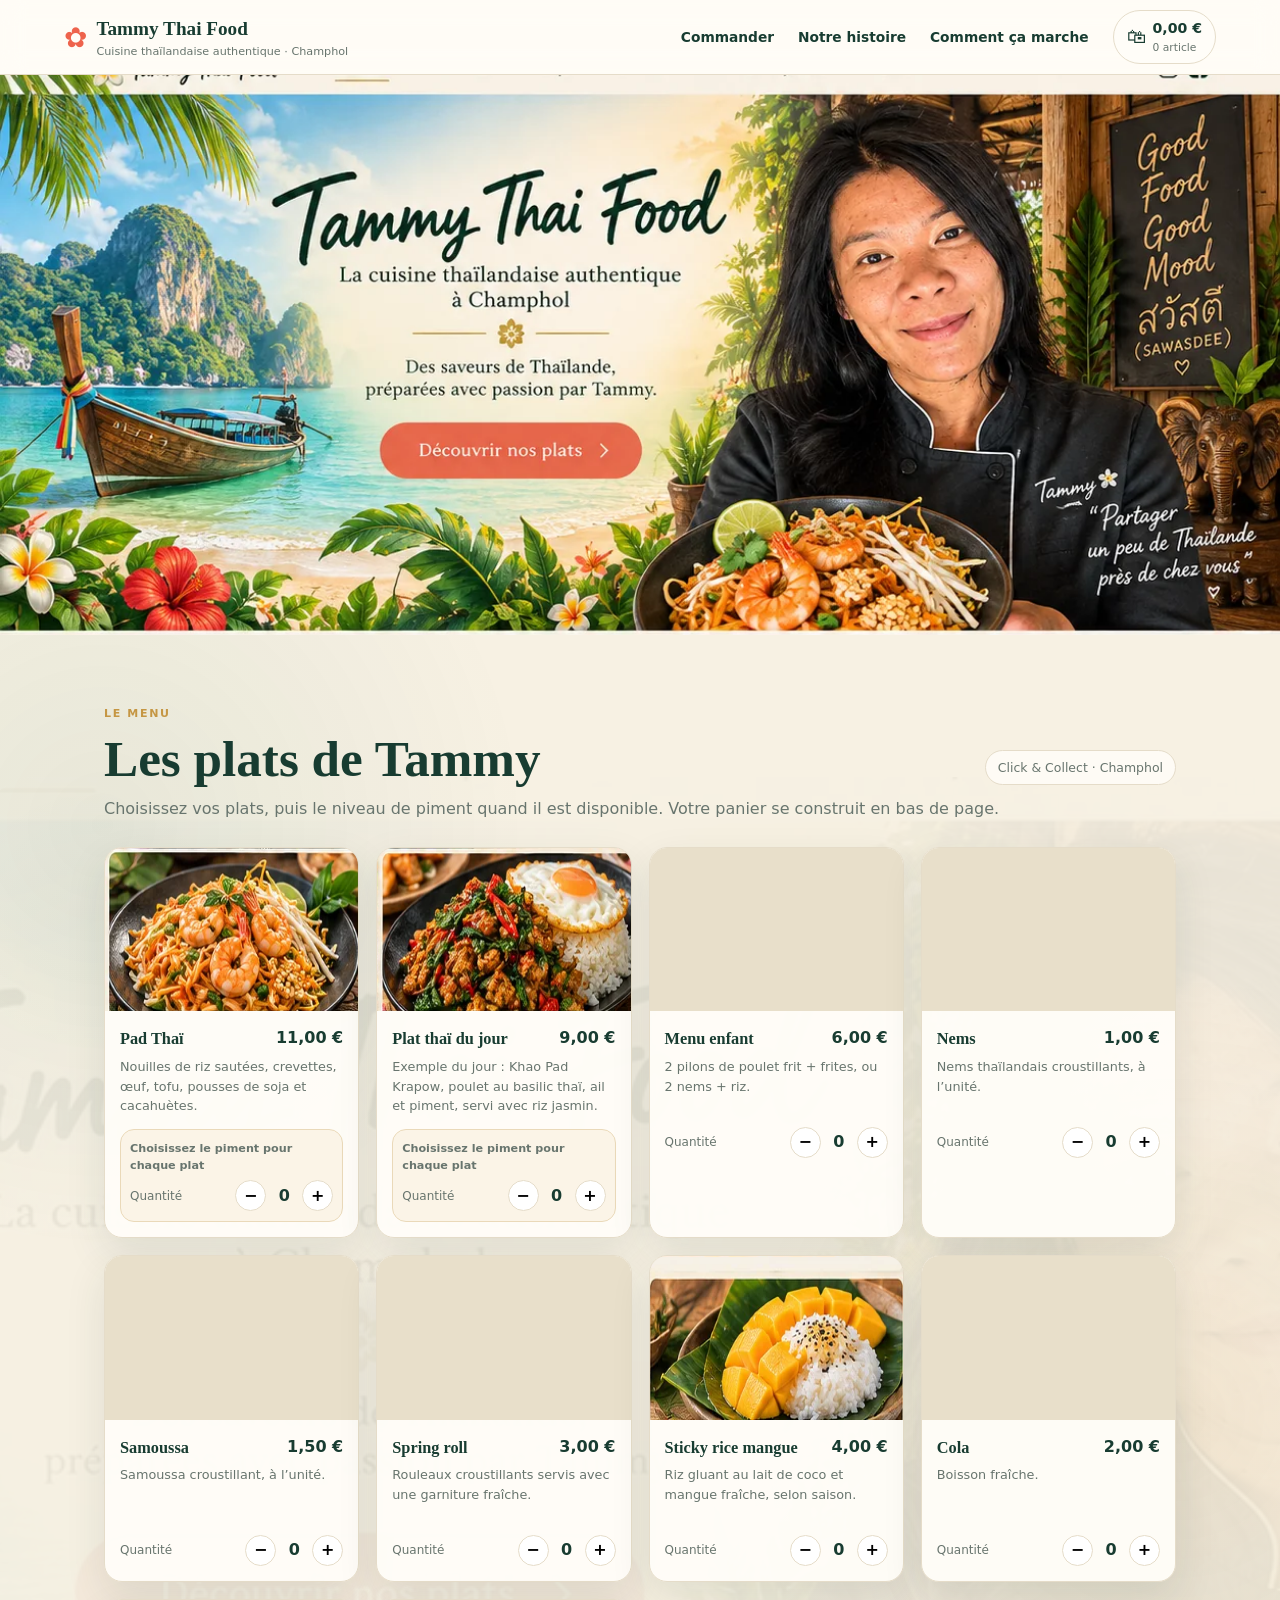
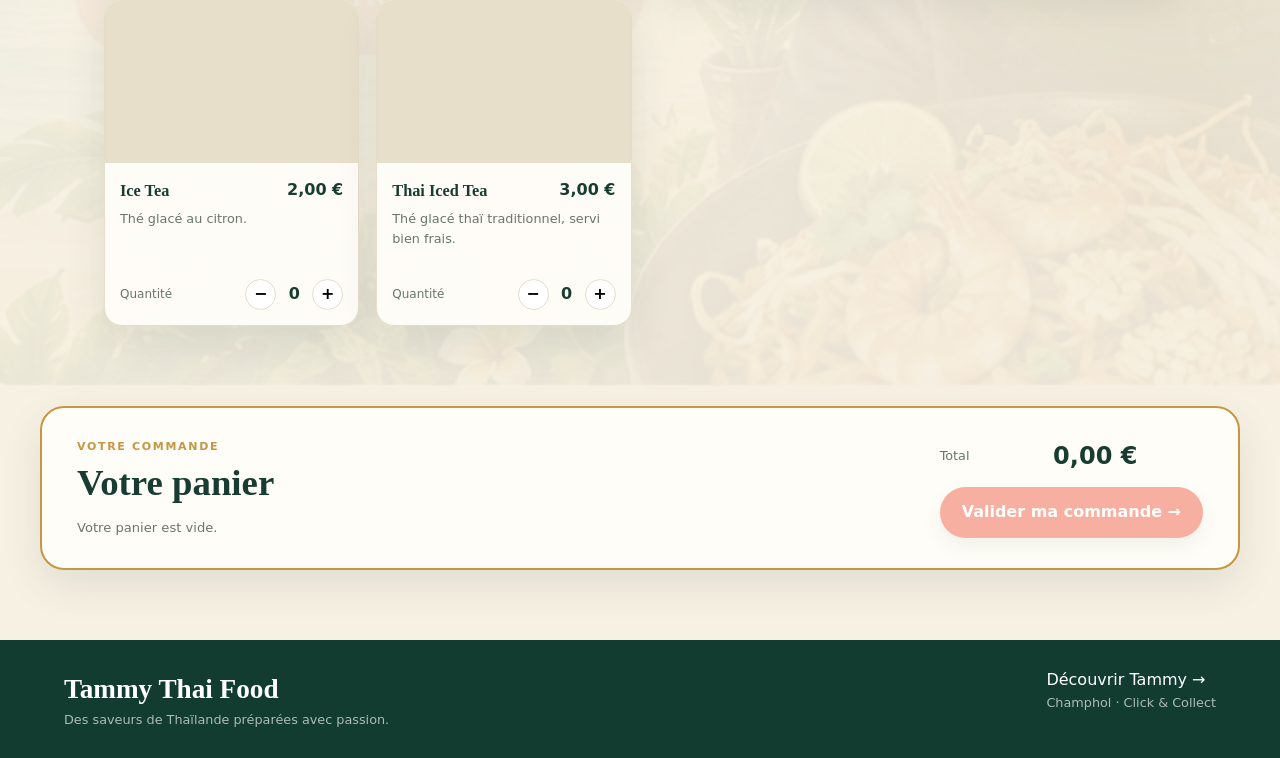
==== index.html @ 6131c96d "Cache-bust scenic background update" ====
<!doctype html>
<html lang="fr">
<head><meta charset="utf-8"><meta name="viewport" content="width=device-width,initial-scale=1"><title>Tammy Thai Food — Commander à Champhol</title><link rel="stylesheet" href="style.css"><link rel="stylesheet" href="enhance.css?v=20260907-2"></head>
<body class="order-page">
<header><a class="brand" href="#accueil"><span class="brand-mark">✿</span><span><b>Tammy Thai Food</b><small>Cuisine thaïlandaise authentique · Champhol</small></span></a><nav><a href="#menu">Commander</a><a href="decouvrir.html">Notre histoire</a><a href="decouvrir.html#comment-ca-marche">Comment ça marche</a></nav><button class="top-cart" onclick="document.querySelector('#panier').scrollIntoView({behavior:'smooth'})"><span>🛍</span><b id="top-total">0,00 €</b><small id="top-count">0 article</small></button></header>
<main>
<section id="accueil" class="hero hero-image-only" aria-label="Tammy Thai Food" onclick="document.querySelector('#menu').scrollIntoView({behavior:'smooth'})"><span class="hero-click-hint" aria-hidden="true">Commander ↓</span></section>
<section id="menu" class="section order-menu"><div class="side-scene side-left" aria-hidden="true"><img src="https://images.pexels.com/photos/5659563/pexels-photo-5659563.jpeg?auto=compress&cs=tinysrgb&w=900" alt=""></div><div class="side-scene side-right" aria-hidden="true"><img src="https://images.pexels.com/photos/130158/pexels-photo-130158.jpeg?auto=compress&cs=tinysrgb&w=900" alt=""></div><div class="heading"><div><p class="eyebrow">Le menu</p><h2>Les plats de Tammy</h2></div><span class="pill">Click & Collect · Champhol</span></div><p class="menu-intro">Choisissez vos plats, puis le niveau de piment quand il est disponible. Votre panier se construit en bas de page.</p><div id="menu-grid" class="grid"></div></section>
<section class="cart-end" id="panier"><div class="cart-end-copy"><p class="eyebrow">Votre commande</p><h2>Votre panier</h2><div id="cart-lines" class="cart-lines"></div></div><div class="cart-end-total"><span>Total</span><strong id="cart-end-total">0,00 €</strong><button id="checkout-button" class="btn" onclick="openCheckout()">Valider ma commande →</button></div></section>
</main>
<div id="checkout-modal" class="modal" aria-hidden="true"><div class="modal-box"><button class="close" onclick="closeCheckout()">×</button><p class="eyebrow">Finaliser la commande</p><h2>Votre retrait</h2><div class="checkout-summary"><div><span>Votre panier</span><b id="modal-total">0,00 €</b></div><div><span>Temps estimé</span><b id="modal-wait">—</b></div></div><label for="slot">Choisissez votre créneau de retrait</label><select id="slot"></select><p class="service-info" id="service-info"></p><button class="btn full" onclick="placeOrder()">💳 Payer et commander (simulation)</button><p class="modal-note">Phase 1 : paiement simulé. Aucun débit réel.</p></div></div><div id="toast" class="toast"></div>
<footer><div><b>Tammy Thai Food</b><span>Des saveurs de Thaïlande préparées avec passion.</span></div><div><a href="decouvrir.html">Découvrir Tammy →</a><span>Champhol · Click & Collect</span></div></footer>
<script src="app.js"></script><script src="parallax.js"></script><script src="decor.js"></script>
</body></html>
---- style.css ----
:root{--cream:#f7f1e3;--paper:#fffdf8;--ink:#183c31;--muted:#68756e;--green:#0e4938;--gold:#c59643;--coral:#ee634c;--line:#e5dcc9;--shadow:0 16px 40px rgba(31,56,45,.10);font-family:system-ui,-apple-system,"Segoe UI",sans-serif}*{box-sizing:border-box}html{scroll-behavior:smooth}body{margin:0;background:var(--cream);color:var(--ink);line-height:1.55;overflow-x:hidden}body.order-page{background:radial-gradient(circle at 8% 35%,rgba(43,107,82,.08),transparent 22%),radial-gradient(circle at 92% 60%,rgba(197,150,67,.09),transparent 24%),var(--cream)}a{text-decoration:none;color:inherit}button,select,input{font:inherit}header{position:sticky;top:0;z-index:30;display:flex;align-items:center;gap:24px;padding:10px 5vw;background:#fffdf8ee;border-bottom:1px solid var(--line);backdrop-filter:blur(12px)}.brand{display:flex;align-items:center;gap:9px;margin-right:auto}.brand-mark{font-size:28px;color:var(--coral)}.brand b{font-family:Georgia,serif;font-size:1.2rem}.brand small{display:block;color:var(--muted);font-size:.7rem}nav{display:flex;gap:24px;font-size:.86rem;font-weight:600}nav a:hover{color:var(--coral)}.top-cart{display:grid;grid-template-columns:auto auto;gap:0 7px;align-items:center;border:1px solid var(--line);background:var(--paper);border-radius:999px;padding:7px 13px;cursor:pointer;color:var(--ink);transition:.2s}.top-cart:hover{transform:translateY(-1px);box-shadow:0 8px 20px #183c3115}.top-cart span{grid-row:span 2;font-size:1.2rem}.top-cart b{font-size:.88rem}.top-cart small{color:var(--muted);font-size:.67rem;text-align:left}
.hero{position:relative;width:100%;aspect-ratio:16/7;min-height:0;display:block;color:#fff;overflow:hidden}.hero-image-only{background-image:url('assets/hero-visual.webp');background-size:cover;background-position:center center;cursor:pointer}.hero-click-hint{position:absolute;left:50%;top:78%;transform:translate(-50%,-50%);width:270px;height:68px;border-radius:40px;background:transparent;color:transparent;cursor:pointer}
.section{position:relative;max-width:1200px;margin:auto;padding:70px 5vw}.order-menu{isolation:isolate}.order-menu::before,.order-menu::after{content:"";position:absolute;z-index:-1;pointer-events:none;background-repeat:no-repeat;background-size:contain;opacity:.18;transition:transform .1s linear}.order-menu::before{width:300px;height:300px;left:-100px;top:10%;background-image:radial-gradient(ellipse at center,rgba(14,73,56,.16),transparent 64%);transform:translateY(calc(var(--scroll-y,0px)*-.05)) rotate(-12deg)}.order-menu::after{width:330px;height:330px;right:-110px;bottom:4%;background-image:radial-gradient(ellipse at center,rgba(197,150,67,.18),transparent 64%);transform:translateY(calc(var(--scroll-y,0px)*.04)) rotate(18deg)}.order-menu .grid{position:relative}.order-menu .grid::before{content:"";position:absolute;inset:-70px -120px;background-image:url('assets/hero-visual.webp');background-size:cover;background-position:center;opacity:.055;filter:saturate(.7);z-index:-1;border-radius:50px;transform:translateY(calc(var(--scroll-y,0px)*-.025));transition:transform .1s linear}
.heading{display:flex;justify-content:space-between;align-items:end;gap:20px;margin-bottom:22px}.eyebrow{text-transform:uppercase;letter-spacing:.15em;font-size:.69rem;font-weight:800;color:var(--gold);margin:0 0 9px}.heading h2,h2{font-family:Georgia,serif;font-size:clamp(2.1rem,4vw,3.5rem);line-height:1.05;margin:0}.pill{padding:7px 12px;border:1px solid var(--line);border-radius:99px;background:#fffdf8dd;color:var(--muted);font-size:.78rem}.menu-intro{color:var(--muted);margin-top:-10px;margin-bottom:25px}
.grid{display:grid;grid-template-columns:repeat(4,1fr);gap:17px}.card{background:rgba(255,253,248,.96);border:1px solid var(--line);border-radius:18px;overflow:hidden;box-shadow:var(--shadow);transition:transform .18s,box-shadow .18s}.card:hover{transform:translateY(-3px);box-shadow:0 20px 45px rgba(31,56,45,.15)}.pic{aspect-ratio:1.55;background-repeat:no-repeat;background-size:400% 300%;background-image:url('assets/dishes-sheet.webp');background-color:#e8dfca;background-position:center}.remote-photo{background-size:cover;background-position:center}.photo-pad{background-position:0 0}.photo-krapow{background-position:33.333% 0}.photo-nems{background-position:0 50%}.photo-mango{background-position:100% 100%}.no-photo{background-image:linear-gradient(135deg,#e9dfca,#cbd8c9);display:grid;place-items:center}.no-photo span{font-size:3.2rem;filter:drop-shadow(0 5px 8px #0002)}.cardbody{padding:15px}.dish-title{display:flex;justify-content:space-between;gap:10px;align-items:start}.card h3{margin:0 0 5px;font-family:Georgia,serif;font-size:1.02rem}.card p{min-height:60px;color:var(--muted);font-size:.8rem;margin:0}.qty-row,.variant-row{display:flex;align-items:center;gap:8px;margin-top:10px}.control-label{margin-right:auto;color:var(--muted);font-size:.75rem}.qty,.mini{width:31px;height:31px;border-radius:50%;border:1px solid var(--line);background:white;cursor:pointer;font-weight:800;flex:0 0 auto}.qty-row strong,.variant-row strong{min-width:20px;text-align:center}.spice-box{margin-top:12px;padding:10px 9px;border-radius:14px;background:#fbf4e7;border:1px solid #ead9b9}.spice-title{display:block;color:var(--muted);font-size:.7rem;font-weight:800;margin-bottom:3px}.variant-row{margin-top:6px}.variant-peppers{min-width:74px;font-size:.82rem;letter-spacing:-3px;white-space:nowrap}.variant-row strong{font-size:.82rem}.variant-row .mini{width:28px;height:28px}.spice-header{display:flex;align-items:center;justify-content:space-between;gap:10px}.spice-header .qty-row{margin-top:0}.spice-portion{display:flex;align-items:center;gap:7px;margin-top:8px;padding:7px 5px;border-top:1px dashed #ead9b9}.portion-label{flex:1;color:var(--muted);font-size:.73rem;font-weight:700}.portion-peppers{min-width:60px;text-align:center;font-size:.82rem;letter-spacing:-2px;white-space:nowrap}.spice-portion .mini{width:27px;height:27px}.spice-portion .mini:disabled{opacity:.35;cursor:not-allowed}
.cart-end{max-width:1200px;margin:10px auto 70px;padding:30px 35px;display:flex;align-items:center;justify-content:space-between;gap:30px;background:rgba(255,253,248,.98);border:2px solid var(--gold);border-radius:24px;box-shadow:var(--shadow)}.cart-end-copy h2{font-size:2.3rem}.cart-lines{margin-top:15px;min-width:280px;max-width:600px}.cart-line{display:flex;justify-content:space-between;gap:25px;padding:7px 0;border-bottom:1px dashed var(--line);font-size:.82rem}.cart-line strong{white-space:nowrap}.cart-empty{color:var(--muted);font-size:.82rem}.cart-end-total{display:grid;grid-template-columns:auto auto;align-items:center;gap:2px 18px}.cart-end-total span{color:var(--muted);font-size:.8rem}.cart-end-total strong{font-size:1.5rem}.cart-end-total .btn{grid-column:1/-1;margin-top:10px;background:var(--coral)}.cart-end-total .btn:disabled{cursor:not-allowed}
.btn{display:inline-flex;align-items:center;justify-content:center;gap:9px;border:0;border-radius:999px;padding:13px 22px;background:var(--green);color:#fff;font-weight:800;cursor:pointer;box-shadow:0 8px 20px #123a2c22}.modal{position:fixed;inset:0;z-index:50;display:none;place-items:center;padding:20px;background:#183c31c9}.modal.show{display:grid}.modal-box{position:relative;width:min(520px,100%);background:var(--paper);border-radius:24px;padding:30px;box-shadow:var(--shadow)}.close{position:absolute;right:15px;top:12px;border:0;background:none;font-size:1.8rem;cursor:pointer;color:var(--muted)}.checkout-summary{display:grid;grid-template-columns:1fr 1fr;gap:12px;margin:24px 0}.checkout-summary div{background:var(--cream);border-radius:14px;padding:15px}.checkout-summary span{display:block;color:var(--muted);font-size:.8rem}.checkout-summary b{font-size:1.2rem}label{display:block;font-weight:800;margin-bottom:8px}select,input{width:100%;padding:12px;border:1px solid var(--line);border-radius:12px;background:white;margin-bottom:12px}.service-info{font-size:.8rem;color:var(--muted)}.full{width:100%}.modal-note{text-align:center;color:var(--muted);font-size:.7rem}.toast{position:fixed;right:20px;bottom:20px;z-index:60;background:#183c31;color:white;padding:13px 17px;border-radius:12px;opacity:0;transition:.2s}.toast.show{opacity:1}
.tracking-hero{padding:90px 5vw 70px;text-align:center;background:linear-gradient(135deg,#e6efe5,#fffaf0)}.tracking-hero h1{font-family:Georgia,serif;font-size:clamp(2.5rem,6vw,4.5rem);line-height:1;margin:0 0 15px}.tracking-hero p:last-child{color:var(--muted)}.tracking-card{background:var(--paper);border:1px solid var(--line);border-radius:20px;padding:22px;box-shadow:var(--shadow)}.tracking-top{display:flex;justify-content:space-between;gap:20px;align-items:center}.tracking-top span{color:var(--muted);font-size:.85rem}.tracking-top h3{margin:5px 0 0;font-size:1.35rem}.tracking-message{margin-top:20px;padding:16px;border-radius:14px;background:var(--cream)}.progress{display:grid;grid-template-columns:repeat(3,1fr);gap:8px;margin-top:24px}.progress div{position:relative;text-align:center;color:var(--muted)}.progress div:not(:last-child)::after{content:"";position:absolute;top:16px;left:60%;right:-40%;height:2px;background:var(--line)}.progress div.done:not(:last-child)::after{background:var(--green)}.progress span{position:relative;z-index:1;display:grid;place-items:center;width:32px;height:32px;margin:0 auto 6px;border-radius:50%;background:var(--line);color:white;font-weight:800}.progress .done span{background:var(--green)}.progress small{font-size:.75rem}
footer{display:flex;justify-content:space-between;gap:20px;padding:28px 5vw;background:#123c30;color:white}footer b{font-family:cursive;font-size:1.7rem}footer span{display:block;opacity:.65;font-size:.8rem}.story{display:grid;grid-template-columns:.8fr 1.2fr;background:#e8dfca}.story-decoration{min-height:430px;display:grid;place-items:center;text-align:center;align-content:center;background:linear-gradient(135deg,#dbe4d5,#efe6d5)}.story-decoration span{font-size:5rem}.story-decoration b{font-family:Georgia,serif;font-size:2.2rem}.story-decoration small{display:block;color:var(--muted);max-width:300px;margin-top:8px}.story-copy{padding:70px 7vw;align-self:center}.story-copy h2{margin-bottom:18px}.story-copy>p:not(.eyebrow){color:var(--muted);max-width:620px}.values{display:grid;grid-template-columns:repeat(3,1fr);gap:12px;margin-top:28px}.values div{background:#fff8;border:1px solid #fff;border-radius:14px;padding:14px}.values b{display:block;color:var(--gold);font-size:.75rem}.values span{font-size:.78rem;font-weight:700}.soft{background:#fff8}.steps{display:grid;grid-template-columns:repeat(4,1fr);gap:18px;margin-top:28px}.steps article{background:var(--paper);border:1px solid var(--line);border-radius:20px;padding:22px}.steps article>b{color:var(--gold);font-family:Georgia,serif;font-size:1.3rem}.steps h3{margin:8px 0 3px;font-family:Georgia,serif}.steps p{color:var(--muted);font-size:.86rem}
.admin-page{min-height:100vh;background:#eef2ed}.admin-page .section{max-width:1180px}.admin-login{max-width:480px;margin:10vh auto;background:var(--paper);padding:35px;border-radius:24px;box-shadow:var(--shadow)}.admin-login h1{font-family:Georgia,serif;font-size:2.7rem;margin:0 0 10px}.admin-login small{display:block;color:var(--muted);margin-top:16px}.admin-page .stats{display:grid;grid-template-columns:repeat(3,1fr);gap:12px;margin-bottom:20px}.admin-page .stats div{background:var(--cream);padding:16px;border-radius:14px;color:var(--muted)}.admin-page .stats b{display:block;font-size:2rem;color:var(--ink)}.admin-page .order{background:var(--paper);border:1px solid var(--line);border-radius:16px;padding:17px;margin:10px 0;display:flex;justify-content:space-between;gap:15px;align-items:center}.admin-page .order.cooking{border-color:var(--gold);background:#fffaf0}.admin-page .order.ready{border-color:var(--green);background:#f1f7f2}.admin-page .order small{color:var(--muted)}.actions{display:flex;gap:8px;flex-wrap:wrap}
@media(max-width:900px){nav{display:none}.grid{grid-template-columns:repeat(2,1fr)}.steps{grid-template-columns:repeat(2,1fr)}.story{grid-template-columns:1fr}.story-decoration{min-height:280px;border-bottom:1px solid #fff}.cart-end{margin-left:5vw;margin-right:5vw}}
@media(max-width:620px){header{padding:8px 4vw;gap:10px}.brand b{font-size:1rem}.brand small{font-size:.58rem}.brand-mark{font-size:23px}.top-cart{padding:6px 10px}.hero{aspect-ratio:1.05/1}.hero-image-only{background-size:cover;background-position:center center}.hero-click-hint{top:84%;width:220px;height:58px}.grid,.steps,.admin-page .stats{grid-template-columns:1fr}.section{padding:50px 5vw}.heading{display:block}.heading .pill{display:inline-block;margin-top:12px}.values{grid-template-columns:1fr}.cart-end{display:block;margin:10px 5vw 45px;padding:25px}.cart-lines{min-width:0}.cart-end-total{margin-top:20px;grid-template-columns:auto 1fr}.cart-end-total .btn{grid-column:1/-1;width:100%}.story-copy{padding:50px 8vw}.tracking-top{display:block}.tracking-top strong{display:block;margin-top:10px}.admin-page .order{display:block}.actions{margin-top:12px}.variant-peppers{min-width:62px;font-size:.76rem}.cardbody{padding:13px}.card p{min-height:0}.spice-box{padding:9px}.pic{aspect-ratio:1.7}.spice-header{align-items:flex-start;flex-direction:column;gap:4px}.spice-header .qty-row{width:100%}.spice-portion{gap:5px}.portion-label{font-size:.68rem}.portion-peppers{min-width:52px;font-size:.74rem}}
@media(prefers-reduced-motion:reduce){html{scroll-behavior:auto}.card,.top-cart{transition:none}.order-menu::before,.order-menu::after,.order-menu .grid::before{transform:none!important}}
---- enhance.css ----
/* Full-height Thai photo scenery + compact spicy controls */
.side-scene{position:fixed;z-index:8;top:0;bottom:0;width:clamp(230px,24vw,370px);height:100vh;pointer-events:none;opacity:0;transition:opacity .45s ease,filter .45s ease;filter:drop-shadow(0 18px 28px rgba(31,56,45,.16));overflow:hidden;border-radius:0;background-size:cover;background-position:center}
.side-scene.active{opacity:1}
.side-scene img{display:none}
.side-left{left:0;background-image:linear-gradient(90deg,rgba(250,247,236,0) 55%,rgba(250,247,236,.96) 100%),url('https://images.pexels.com/photos/5659563/pexels-photo-5659563.jpeg?auto=compress&cs=tinysrgb&w=900');background-position:center center}
.side-right{right:0;background-image:linear-gradient(270deg,rgba(250,247,236,0) 55%,rgba(250,247,236,.96) 100%),url('https://images.pexels.com/photos/130158/pexels-photo-130158.jpeg?auto=compress&cs=tinysrgb&w=900');background-position:center center}
.side-left:after{content:"Un voyage culinaire en Thaïlande près de chez vous";position:absolute;top:15%;left:12%;right:12%;color:#214b3d;font-family:cursive;font-weight:700;font-size:clamp(1rem,1.5vw,1.45rem);line-height:1.04;text-align:center;transform:rotate(-5deg);text-shadow:0 1px 0 rgba(255,255,255,.75)}
.spice-box{overflow:hidden}.spice-header{display:block!important}.spice-header .spice-title{display:block;max-width:100%;margin-bottom:6px}.spice-header .qty-row{width:100%;display:flex;align-items:center;margin-top:0!important}.spice-header .control-label{margin-right:auto}.spice-portion{width:100%;box-sizing:border-box;display:grid;grid-template-columns:minmax(0,1fr) auto minmax(52px,auto) auto;align-items:center;gap:6px}.spice-portion .portion-label{min-width:0;overflow:hidden;text-overflow:ellipsis;white-space:nowrap}.spice-portion .portion-peppers{white-space:nowrap;text-align:center}.spice-portion .mini{flex:0 0 auto}
@media(max-width:1100px){.side-scene{width:180px}.side-left:after{font-size:.85rem;left:35%;right:5%}}
@media(max-width:900px){.side-scene{display:none}}
@media(prefers-reduced-motion:reduce){.side-scene{transition:none}}
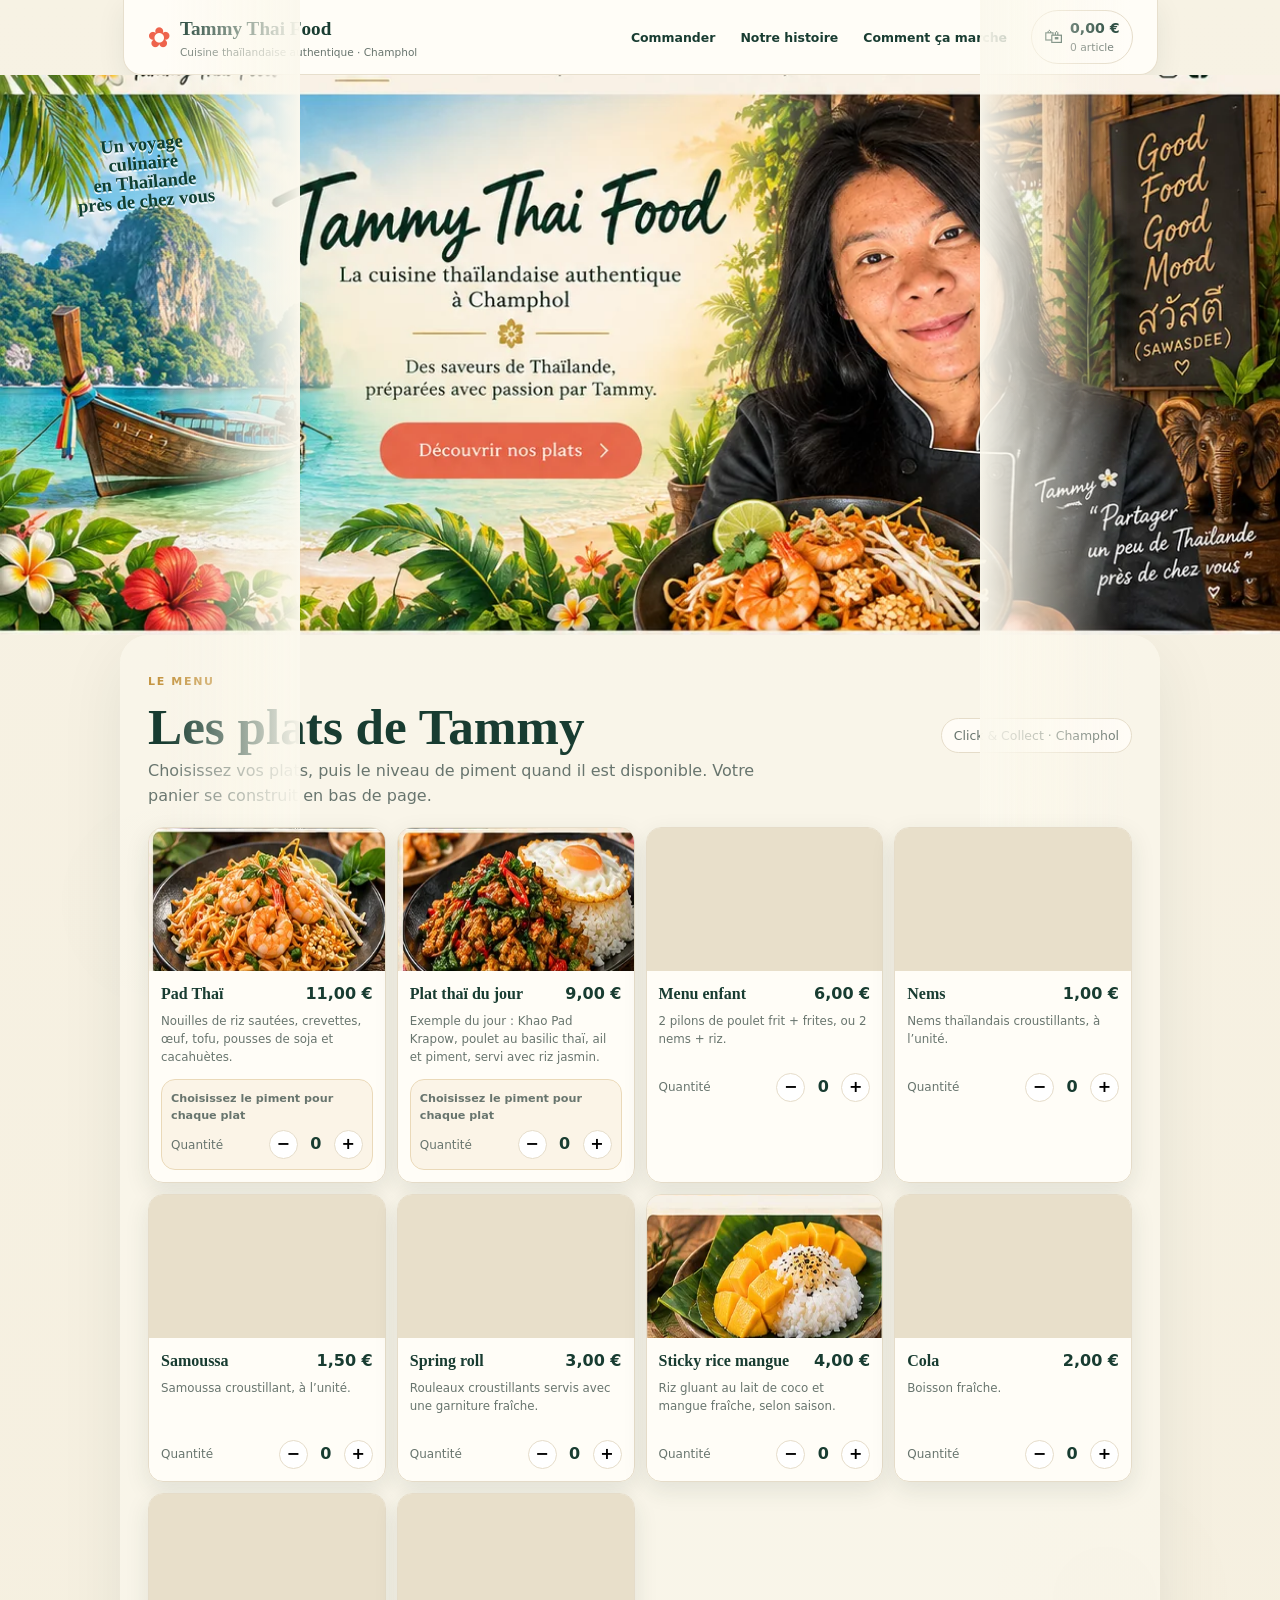
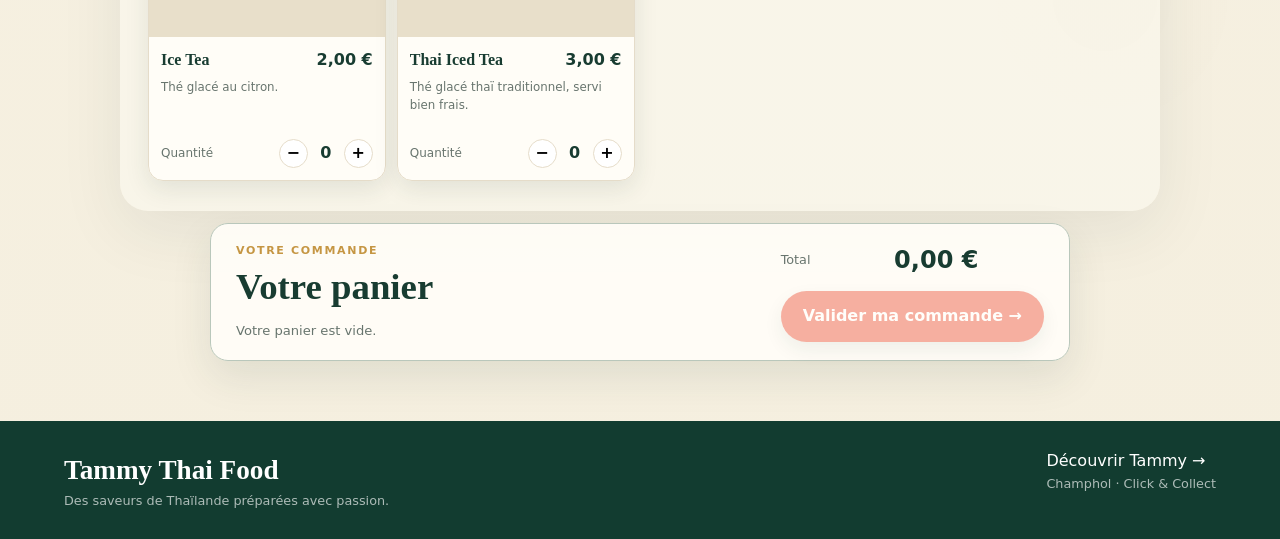
==== commit feb3ff71: "Apply target visual layout stylesheet" ====
--- a/index.html
+++ b/index.html
@@ -1,11 +1,11 @@
 <!doctype html>
 <html lang="fr">
-<head><meta charset="utf-8"><meta name="viewport" content="width=device-width,initial-scale=1"><title>Tammy Thai Food — Commander à Champhol</title><link rel="stylesheet" href="style.css"><link rel="stylesheet" href="enhance.css?v=20260907-2"></head>
+<head><meta charset="utf-8"><meta name="viewport" content="width=device-width,initial-scale=1"><title>Tammy Thai Food — Commander à Champhol</title><link rel="stylesheet" href="style.css"><link rel="stylesheet" href="enhance.css?v=20260907-3"><link rel="stylesheet" href="target.css?v=20260907-1"></head>
 <body class="order-page">
 <header><a class="brand" href="#accueil"><span class="brand-mark">✿</span><span><b>Tammy Thai Food</b><small>Cuisine thaïlandaise authentique · Champhol</small></span></a><nav><a href="#menu">Commander</a><a href="decouvrir.html">Notre histoire</a><a href="decouvrir.html#comment-ca-marche">Comment ça marche</a></nav><button class="top-cart" onclick="document.querySelector('#panier').scrollIntoView({behavior:'smooth'})"><span>🛍</span><b id="top-total">0,00 €</b><small id="top-count">0 article</small></button></header>
 <main>
 <section id="accueil" class="hero hero-image-only" aria-label="Tammy Thai Food" onclick="document.querySelector('#menu').scrollIntoView({behavior:'smooth'})"><span class="hero-click-hint" aria-hidden="true">Commander ↓</span></section>
-<section id="menu" class="section order-menu"><div class="side-scene side-left" aria-hidden="true"><img src="https://images.pexels.com/photos/5659563/pexels-photo-5659563.jpeg?auto=compress&cs=tinysrgb&w=900" alt=""></div><div class="side-scene side-right" aria-hidden="true"><img src="https://images.pexels.com/photos/130158/pexels-photo-130158.jpeg?auto=compress&cs=tinysrgb&w=900" alt=""></div><div class="heading"><div><p class="eyebrow">Le menu</p><h2>Les plats de Tammy</h2></div><span class="pill">Click & Collect · Champhol</span></div><p class="menu-intro">Choisissez vos plats, puis le niveau de piment quand il est disponible. Votre panier se construit en bas de page.</p><div id="menu-grid" class="grid"></div></section>
+<section id="menu" class="section order-menu"><div class="side-scene side-left" aria-hidden="true"><img src="https://images.pexels.com/photos/31022346/pexels-photo-31022346.jpeg?auto=compress&cs=tinysrgb&w=1200" alt=""></div><div class="side-scene side-right" aria-hidden="true"><img src="https://images.pexels.com/photos/36879313/pexels-photo-36879313.jpeg?auto=compress&cs=tinysrgb&w=1200" alt=""></div><div class="heading"><div><p class="eyebrow">Le menu</p><h2>Les plats de Tammy</h2></div><span class="pill">Click & Collect · Champhol</span></div><p class="menu-intro">Choisissez vos plats, puis le niveau de piment quand il est disponible. Votre panier se construit en bas de page.</p><div id="menu-grid" class="grid"></div></section>
 <section class="cart-end" id="panier"><div class="cart-end-copy"><p class="eyebrow">Votre commande</p><h2>Votre panier</h2><div id="cart-lines" class="cart-lines"></div></div><div class="cart-end-total"><span>Total</span><strong id="cart-end-total">0,00 €</strong><button id="checkout-button" class="btn" onclick="openCheckout()">Valider ma commande →</button></div></section>
 </main>
 <div id="checkout-modal" class="modal" aria-hidden="true"><div class="modal-box"><button class="close" onclick="closeCheckout()">×</button><p class="eyebrow">Finaliser la commande</p><h2>Votre retrait</h2><div class="checkout-summary"><div><span>Votre panier</span><b id="modal-total">0,00 €</b></div><div><span>Temps estimé</span><b id="modal-wait">—</b></div></div><label for="slot">Choisissez votre créneau de retrait</label><select id="slot"></select><p class="service-info" id="service-info"></p><button class="btn full" onclick="placeOrder()">💳 Payer et commander (simulation)</button><p class="modal-note">Phase 1 : paiement simulé. Aucun débit réel.</p></div></div><div id="toast" class="toast"></div>
--- a/enhance.css
+++ b/enhance.css
@@ -1,11 +1,15 @@
-/* Full-height Thai photo scenery + compact spicy controls */
-.side-scene{position:fixed;z-index:8;top:0;bottom:0;width:clamp(230px,24vw,370px);height:100vh;pointer-events:none;opacity:0;transition:opacity .45s ease,filter .45s ease;filter:drop-shadow(0 18px 28px rgba(31,56,45,.16));overflow:hidden;border-radius:0;background-size:cover;background-position:center}
+/* Target visual: full Thai scenery + centered menu + compact spicy controls */
+.side-scene{position:fixed;z-index:1;top:0;bottom:0;width:clamp(270px,19vw,380px);height:100vh;pointer-events:none;opacity:1!important;overflow:hidden;border-radius:0;background-size:cover;background-repeat:no-repeat;filter:saturate(1.04) contrast(1.01)}
 .side-scene.active{opacity:1}
 .side-scene img{display:none}
-.side-left{left:0;background-image:linear-gradient(90deg,rgba(250,247,236,0) 55%,rgba(250,247,236,.96) 100%),url('https://images.pexels.com/photos/5659563/pexels-photo-5659563.jpeg?auto=compress&cs=tinysrgb&w=900');background-position:center center}
-.side-right{right:0;background-image:linear-gradient(270deg,rgba(250,247,236,0) 55%,rgba(250,247,236,.96) 100%),url('https://images.pexels.com/photos/130158/pexels-photo-130158.jpeg?auto=compress&cs=tinysrgb&w=900');background-position:center center}
-.side-left:after{content:"Un voyage culinaire en Thaïlande près de chez vous";position:absolute;top:15%;left:12%;right:12%;color:#214b3d;font-family:cursive;font-weight:700;font-size:clamp(1rem,1.5vw,1.45rem);line-height:1.04;text-align:center;transform:rotate(-5deg);text-shadow:0 1px 0 rgba(255,255,255,.75)}
+.side-left{left:0;background-image:linear-gradient(90deg,rgba(250,247,236,0) 55%,rgba(250,247,236,.98) 100%),url('https://images.pexels.com/photos/31022346/pexels-photo-31022346.jpeg?auto=compress&cs=tinysrgb&w=1200');background-position:center center;background-size:cover}
+.side-right{right:0;background-image:linear-gradient(270deg,rgba(250,247,236,0) 50%,rgba(250,247,236,.98) 100%),url('https://images.pexels.com/photos/36879313/pexels-photo-36879313.jpeg?auto=compress&cs=tinysrgb&w=1200');background-position:center center;background-size:cover}
+.side-left:after{content:"Un voyage\A culinaire\A en Thaïlande\A près de chez vous";white-space:pre;position:absolute;top:15%;left:8%;right:12%;color:#123f33;font-family:cursive;font-weight:800;font-size:clamp(1.05rem,1.45vw,1.55rem);line-height:1.02;text-align:center;transform:rotate(-5deg);text-shadow:0 2px 0 rgba(255,255,255,.85)}
+.order-menu{max-width:1040px!important;padding:42px 28px 32px!important;background:rgba(250,247,236,.82);border-radius:28px;box-shadow:0 18px 60px rgba(35,64,48,.08)}
+.order-menu .grid::before{display:none!important}
+.order-menu::before,.order-menu::after{opacity:.06!important}
+.cart-end{max-width:900px!important;margin-top:24px!important}
 .spice-box{overflow:hidden}.spice-header{display:block!important}.spice-header .spice-title{display:block;max-width:100%;margin-bottom:6px}.spice-header .qty-row{width:100%;display:flex;align-items:center;margin-top:0!important}.spice-header .control-label{margin-right:auto}.spice-portion{width:100%;box-sizing:border-box;display:grid;grid-template-columns:minmax(0,1fr) auto minmax(52px,auto) auto;align-items:center;gap:6px}.spice-portion .portion-label{min-width:0;overflow:hidden;text-overflow:ellipsis;white-space:nowrap}.spice-portion .portion-peppers{white-space:nowrap;text-align:center}.spice-portion .mini{flex:0 0 auto}
-@media(max-width:1100px){.side-scene{width:180px}.side-left:after{font-size:.85rem;left:35%;right:5%}}
-@media(max-width:900px){.side-scene{display:none}}
+@media(max-width:1250px){.side-scene{width:220px}.order-menu{max-width:1000px!important}}
+@media(max-width:900px){.side-scene{display:none}.order-menu{background:transparent;box-shadow:none;border-radius:0;padding:50px 5vw!important}}
 @media(prefers-reduced-motion:reduce){.side-scene{transition:none}}
--- a/target.css
+++ b/target.css
@@ -0,0 +1,24 @@
+/* Visual match for the provided target mockup */
+body.order-page{background:linear-gradient(180deg,#f7f2e4 0%,#f5efdf 100%)}
+.order-page>header{width:min(1035px,calc(100% - 32px));margin:0 auto;padding:10px 24px;border:1px solid rgba(229,220,201,.9);border-top:0;border-radius:0 0 18px 18px;box-shadow:0 8px 28px rgba(31,56,45,.08);background:rgba(255,253,248,.94)}
+.order-page header nav{gap:25px;font-size:.78rem}
+.order-page .brand b{font-size:1.2rem}
+.order-page .brand small{font-size:.66rem}
+.order-page .top-cart{padding:7px 12px}
+.order-menu{max-width:1040px!important;margin:0 auto!important;padding:38px 28px 30px!important;background:rgba(250,247,236,.72);border-radius:28px;box-shadow:0 20px 65px rgba(31,56,45,.08)}
+.order-menu .heading{margin-bottom:16px}
+.order-menu .heading h2{font-size:clamp(2.5rem,4vw,3.25rem)}
+.order-menu .menu-intro{max-width:650px;margin-bottom:18px}
+.order-menu .grid{gap:11px}
+.order-menu .card{border-radius:15px;background:rgba(255,253,248,.94);box-shadow:0 8px 24px rgba(31,56,45,.10)}
+.order-menu .pic{aspect-ratio:1.65}
+.order-menu .cardbody{padding:11px 12px 12px}
+.order-menu .card h3{font-size:1rem}
+.order-menu .card p{font-size:.74rem;min-height:54px}
+.order-menu .qty-row{margin-top:7px}
+.order-menu .qty{width:29px;height:29px}
+.cart-end{max-width:860px!important;margin:12px auto 60px!important;padding:18px 25px!important;border-radius:18px!important;border:1px solid #b9c7bb!important;background:rgba(255,253,248,.92)!important}
+.side-scene{z-index:0!important;width:clamp(300px,19vw,390px)!important}
+.order-page>header,main,.cart-end,footer{position:relative;z-index:5}
+@media(max-width:1250px){.side-scene{width:240px!important}.order-menu{max-width:980px!important}}
+@media(max-width:900px){.order-page>header{width:100%;border-radius:0}.side-scene{display:none!important}.order-menu{background:transparent;box-shadow:none;padding:50px 5vw!important}}
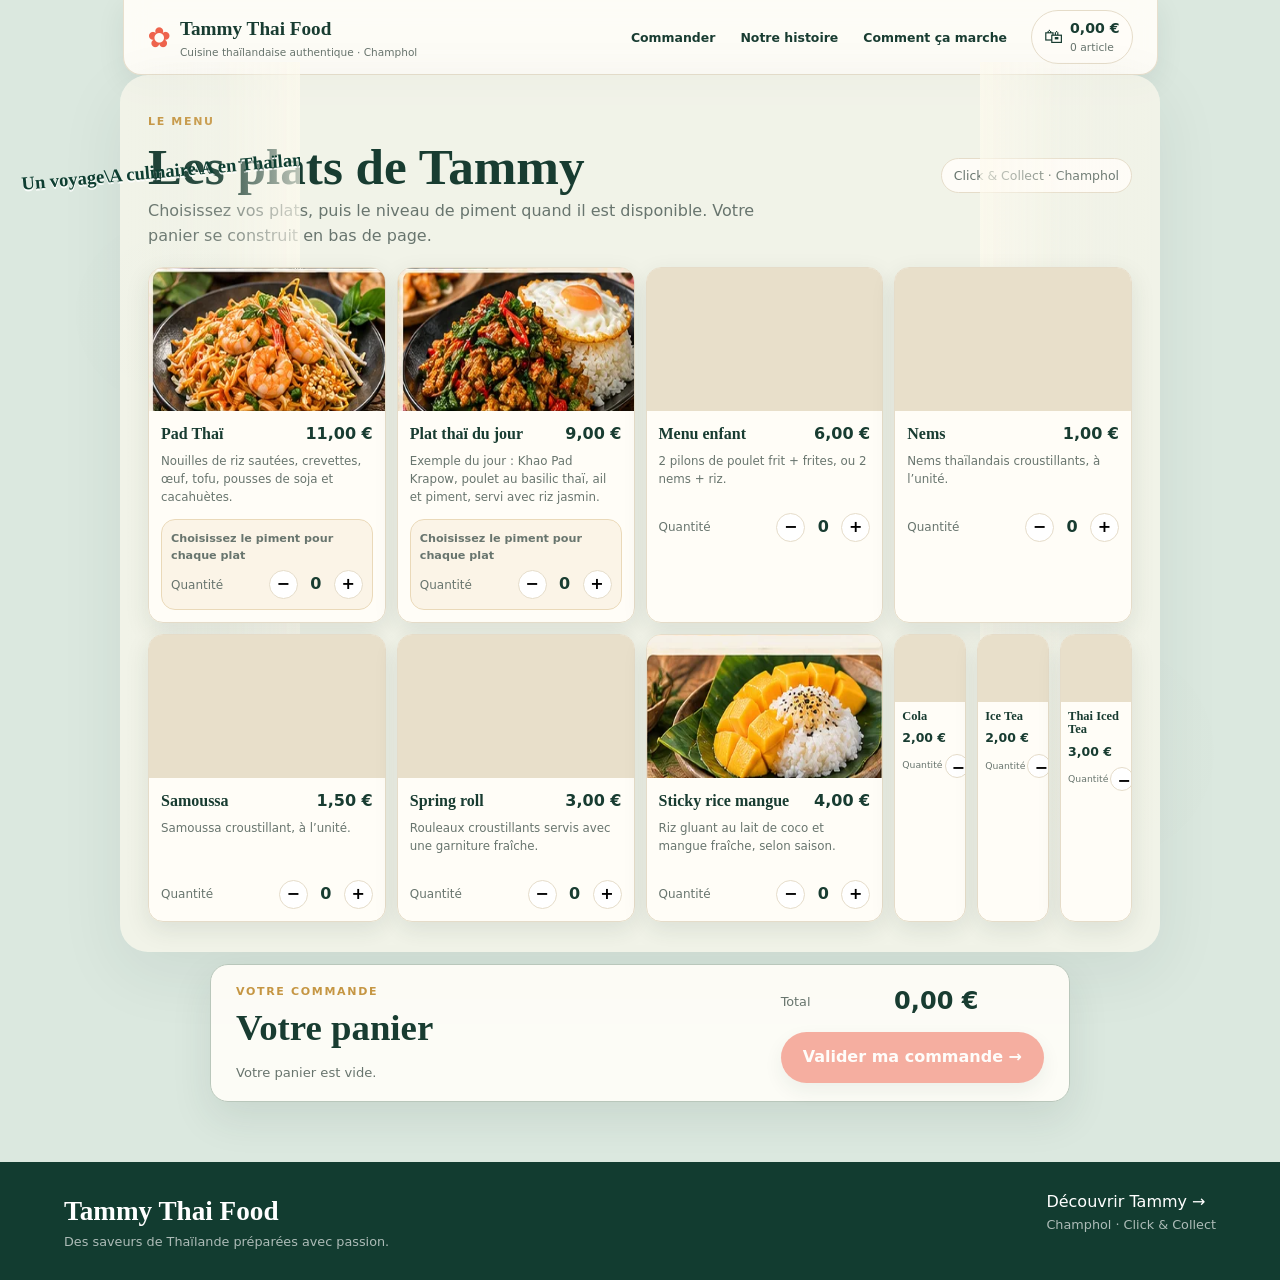
==== commit 3ffbf36e: "Apply final fixed scenery layout" ====
--- a/index.html
+++ b/index.html
@@ -1,11 +1,11 @@
 <!doctype html>
 <html lang="fr">
-<head><meta charset="utf-8"><meta name="viewport" content="width=device-width,initial-scale=1"><title>Tammy Thai Food — Commander à Champhol</title><link rel="stylesheet" href="style.css"><link rel="stylesheet" href="enhance.css?v=20260907-3"><link rel="stylesheet" href="target.css?v=20260907-1"></head>
+<head><meta charset="utf-8"><meta name="viewport" content="width=device-width,initial-scale=1"><title>Tammy Thai Food — Commander à Champhol</title><link rel="stylesheet" href="style.css"><link rel="stylesheet" href="enhance.css?v=20260907-4"><link rel="stylesheet" href="target.css?v=20260907-1"></head>
 <body class="order-page">
 <header><a class="brand" href="#accueil"><span class="brand-mark">✿</span><span><b>Tammy Thai Food</b><small>Cuisine thaïlandaise authentique · Champhol</small></span></a><nav><a href="#menu">Commander</a><a href="decouvrir.html">Notre histoire</a><a href="decouvrir.html#comment-ca-marche">Comment ça marche</a></nav><button class="top-cart" onclick="document.querySelector('#panier').scrollIntoView({behavior:'smooth'})"><span>🛍</span><b id="top-total">0,00 €</b><small id="top-count">0 article</small></button></header>
 <main>
 <section id="accueil" class="hero hero-image-only" aria-label="Tammy Thai Food" onclick="document.querySelector('#menu').scrollIntoView({behavior:'smooth'})"><span class="hero-click-hint" aria-hidden="true">Commander ↓</span></section>
-<section id="menu" class="section order-menu"><div class="side-scene side-left" aria-hidden="true"><img src="https://images.pexels.com/photos/31022346/pexels-photo-31022346.jpeg?auto=compress&cs=tinysrgb&w=1200" alt=""></div><div class="side-scene side-right" aria-hidden="true"><img src="https://images.pexels.com/photos/36879313/pexels-photo-36879313.jpeg?auto=compress&cs=tinysrgb&w=1200" alt=""></div><div class="heading"><div><p class="eyebrow">Le menu</p><h2>Les plats de Tammy</h2></div><span class="pill">Click & Collect · Champhol</span></div><p class="menu-intro">Choisissez vos plats, puis le niveau de piment quand il est disponible. Votre panier se construit en bas de page.</p><div id="menu-grid" class="grid"></div></section>
+<section id="menu" class="section order-menu"><div class="side-scene side-left" aria-hidden="true"><img src="https://images.pexels.com/photos/5659563/pexels-photo-5659563.jpeg?auto=compress&cs=tinysrgb&w=1100" alt=""></div><div class="side-scene side-right" aria-hidden="true"><img src="https://images.pexels.com/photos/130158/pexels-photo-130158.jpeg?auto=compress&cs=tinysrgb&w=1100" alt=""></div><div class="heading"><div><p class="eyebrow">Le menu</p><h2>Les plats de Tammy</h2></div><span class="pill">Click & Collect · Champhol</span></div><p class="menu-intro">Choisissez vos plats, puis le niveau de piment quand il est disponible. Votre panier se construit en bas de page.</p><div id="menu-grid" class="grid"></div></section>
 <section class="cart-end" id="panier"><div class="cart-end-copy"><p class="eyebrow">Votre commande</p><h2>Votre panier</h2><div id="cart-lines" class="cart-lines"></div></div><div class="cart-end-total"><span>Total</span><strong id="cart-end-total">0,00 €</strong><button id="checkout-button" class="btn" onclick="openCheckout()">Valider ma commande →</button></div></section>
 </main>
 <div id="checkout-modal" class="modal" aria-hidden="true"><div class="modal-box"><button class="close" onclick="closeCheckout()">×</button><p class="eyebrow">Finaliser la commande</p><h2>Votre retrait</h2><div class="checkout-summary"><div><span>Votre panier</span><b id="modal-total">0,00 €</b></div><div><span>Temps estimé</span><b id="modal-wait">—</b></div></div><label for="slot">Choisissez votre créneau de retrait</label><select id="slot"></select><p class="service-info" id="service-info"></p><button class="btn full" onclick="placeOrder()">💳 Payer et commander (simulation)</button><p class="modal-note">Phase 1 : paiement simulé. Aucun débit réel.</p></div></div><div id="toast" class="toast"></div>
--- a/enhance.css
+++ b/enhance.css
@@ -1,15 +1,19 @@
-/* Target visual: full Thai scenery + centered menu + compact spicy controls */
-.side-scene{position:fixed;z-index:1;top:0;bottom:0;width:clamp(270px,19vw,380px);height:100vh;pointer-events:none;opacity:1!important;overflow:hidden;border-radius:0;background-size:cover;background-repeat:no-repeat;filter:saturate(1.04) contrast(1.01)}
-.side-scene.active{opacity:1}
+/* Final visual layout: fixed Thai scenery behind a centered interactive menu */
+.order-page{background:#dbe8df url('https://images.pexels.com/photos/8170275/pexels-photo-8170275.jpeg?auto=compress&cs=tinysrgb&w=1800') center center/cover fixed no-repeat!important}
+.order-page .hero{display:none!important}
+.side-scene{position:fixed;z-index:2;top:62px;bottom:0;width:clamp(300px,24vw,390px);height:auto;pointer-events:none;opacity:1!important;overflow:hidden;border-radius:0;background-size:cover;background-repeat:no-repeat;filter:saturate(1.05) contrast(1.02);transition:none!important}
+.side-scene.active{opacity:1!important}
 .side-scene img{display:none}
-.side-left{left:0;background-image:linear-gradient(90deg,rgba(250,247,236,0) 55%,rgba(250,247,236,.98) 100%),url('https://images.pexels.com/photos/31022346/pexels-photo-31022346.jpeg?auto=compress&cs=tinysrgb&w=1200');background-position:center center;background-size:cover}
-.side-right{right:0;background-image:linear-gradient(270deg,rgba(250,247,236,0) 50%,rgba(250,247,236,.98) 100%),url('https://images.pexels.com/photos/36879313/pexels-photo-36879313.jpeg?auto=compress&cs=tinysrgb&w=1200');background-position:center center;background-size:cover}
-.side-left:after{content:"Un voyage\A culinaire\A en Thaïlande\A près de chez vous";white-space:pre;position:absolute;top:15%;left:8%;right:12%;color:#123f33;font-family:cursive;font-weight:800;font-size:clamp(1.05rem,1.45vw,1.55rem);line-height:1.02;text-align:center;transform:rotate(-5deg);text-shadow:0 2px 0 rgba(255,255,255,.85)}
-.order-menu{max-width:1040px!important;padding:42px 28px 32px!important;background:rgba(250,247,236,.82);border-radius:28px;box-shadow:0 18px 60px rgba(35,64,48,.08)}
+.side-left{left:0;background-image:linear-gradient(90deg,rgba(250,247,236,0) 42%,rgba(250,247,236,.10) 72%,rgba(250,247,236,.72) 100%),url('https://images.pexels.com/photos/5659563/pexels-photo-5659563.jpeg?auto=compress&cs=tinysrgb&w=1100');background-position:center center;background-size:cover}
+.side-right{right:0;background-image:linear-gradient(270deg,rgba(250,247,236,0) 42%,rgba(250,247,236,.10) 72%,rgba(250,247,236,.72) 100%),url('https://images.pexels.com/photos/130158/pexels-photo-130158.jpeg?auto=compress&cs=tinysrgb&w=1100');background-position:center center;background-size:cover}
+.side-left:after{content:"Un voyage\\A culinaire\\A en Thaïlande\\A près de chez vous";white-space:pre;position:absolute;top:12%;left:7%;right:10%;color:#123f33;font-family:cursive;font-weight:800;font-size:clamp(1.05rem,1.45vw,1.55rem);line-height:1.03;text-align:center;transform:rotate(-5deg);text-shadow:0 2px 0 rgba(255,255,255,.9)}
+main{position:relative!important;z-index:auto!important}
+.order-menu{isolation:auto!important;position:relative!important;z-index:5!important;max-width:1040px!important;margin:0 auto!important;padding:42px 28px 32px!important;background:rgba(250,247,236,.82);border-radius:0 0 28px 28px;box-shadow:0 18px 60px rgba(35,64,48,.10)}
 .order-menu .grid::before{display:none!important}
-.order-menu::before,.order-menu::after{opacity:.06!important}
-.cart-end{max-width:900px!important;margin-top:24px!important}
+.order-menu::before,.order-menu::after{opacity:.04!important}
+.cart-end{position:relative!important;z-index:5!important;max-width:900px!important;margin-top:24px!important}
+footer{position:relative!important;z-index:5!important}
 .spice-box{overflow:hidden}.spice-header{display:block!important}.spice-header .spice-title{display:block;max-width:100%;margin-bottom:6px}.spice-header .qty-row{width:100%;display:flex;align-items:center;margin-top:0!important}.spice-header .control-label{margin-right:auto}.spice-portion{width:100%;box-sizing:border-box;display:grid;grid-template-columns:minmax(0,1fr) auto minmax(52px,auto) auto;align-items:center;gap:6px}.spice-portion .portion-label{min-width:0;overflow:hidden;text-overflow:ellipsis;white-space:nowrap}.spice-portion .portion-peppers{white-space:nowrap;text-align:center}.spice-portion .mini{flex:0 0 auto}
-@media(max-width:1250px){.side-scene{width:220px}.order-menu{max-width:1000px!important}}
-@media(max-width:900px){.side-scene{display:none}.order-menu{background:transparent;box-shadow:none;border-radius:0;padding:50px 5vw!important}}
-@media(prefers-reduced-motion:reduce){.side-scene{transition:none}}
+@media(max-width:1250px){.side-scene{width:230px}.order-menu{max-width:1000px!important}}
+@media(max-width:900px){.side-scene{display:none!important}.order-page{background:var(--cream)!important}.order-menu{background:transparent;box-shadow:none;border-radius:0;padding:50px 5vw!important}}
+@media(prefers-reduced-motion:reduce){.side-scene{transition:none!important}}
--- a/target.css
+++ b/target.css
@@ -9,7 +9,9 @@
 .order-menu .heading{margin-bottom:16px}
 .order-menu .heading h2{font-size:clamp(2.5rem,4vw,3.25rem)}
 .order-menu .menu-intro{max-width:650px;margin-bottom:18px}
-.order-menu .grid{gap:11px}
+.order-menu .grid{grid-template-columns:repeat(12,minmax(0,1fr));gap:11px}
+.order-menu .grid>.card{grid-column:span 3}
+.order-menu .grid>.card:nth-child(n+8){grid-column:span 1}
 .order-menu .card{border-radius:15px;background:rgba(255,253,248,.94);box-shadow:0 8px 24px rgba(31,56,45,.10)}
 .order-menu .pic{aspect-ratio:1.65}
 .order-menu .cardbody{padding:11px 12px 12px}
@@ -17,8 +19,18 @@
 .order-menu .card p{font-size:.74rem;min-height:54px}
 .order-menu .qty-row{margin-top:7px}
 .order-menu .qty{width:29px;height:29px}
+.order-menu .grid>.card:nth-child(n+8) .pic{aspect-ratio:1.05}
+.order-menu .grid>.card:nth-child(n+8) .cardbody{padding:8px 7px 9px}
+.order-menu .grid>.card:nth-child(n+8) .dish-title{display:block}
+.order-menu .grid>.card:nth-child(n+8) .dish-title b{display:block;margin-top:1px;font-size:.78rem}
+.order-menu .grid>.card:nth-child(n+8) h3{font-size:.78rem;line-height:1.08}
+.order-menu .grid>.card:nth-child(n+8) p{display:none}
+.order-menu .grid>.card:nth-child(n+8) .qty-row{gap:2px;margin-top:6px}
+.order-menu .grid>.card:nth-child(n+8) .control-label{font-size:.58rem}
+.order-menu .grid>.card:nth-child(n+8) .qty{width:24px;height:24px}
+.order-menu .grid>.card:nth-child(n+8) .qty-row strong{font-size:.72rem;min-width:10px}
 .cart-end{max-width:860px!important;margin:12px auto 60px!important;padding:18px 25px!important;border-radius:18px!important;border:1px solid #b9c7bb!important;background:rgba(255,253,248,.92)!important}
 .side-scene{z-index:0!important;width:clamp(300px,19vw,390px)!important}
 .order-page>header,main,.cart-end,footer{position:relative;z-index:5}
 @media(max-width:1250px){.side-scene{width:240px!important}.order-menu{max-width:980px!important}}
-@media(max-width:900px){.order-page>header{width:100%;border-radius:0}.side-scene{display:none!important}.order-menu{background:transparent;box-shadow:none;padding:50px 5vw!important}}
+@media(max-width:900px){.order-page>header{width:100%;border-radius:0}.side-scene{display:none!important}.order-menu{background:transparent;box-shadow:none;padding:50px 5vw!important}.order-menu .grid{grid-template-columns:repeat(2,minmax(0,1fr))}.order-menu .grid>.card,.order-menu .grid>.card:nth-child(n+8){grid-column:span 1}}
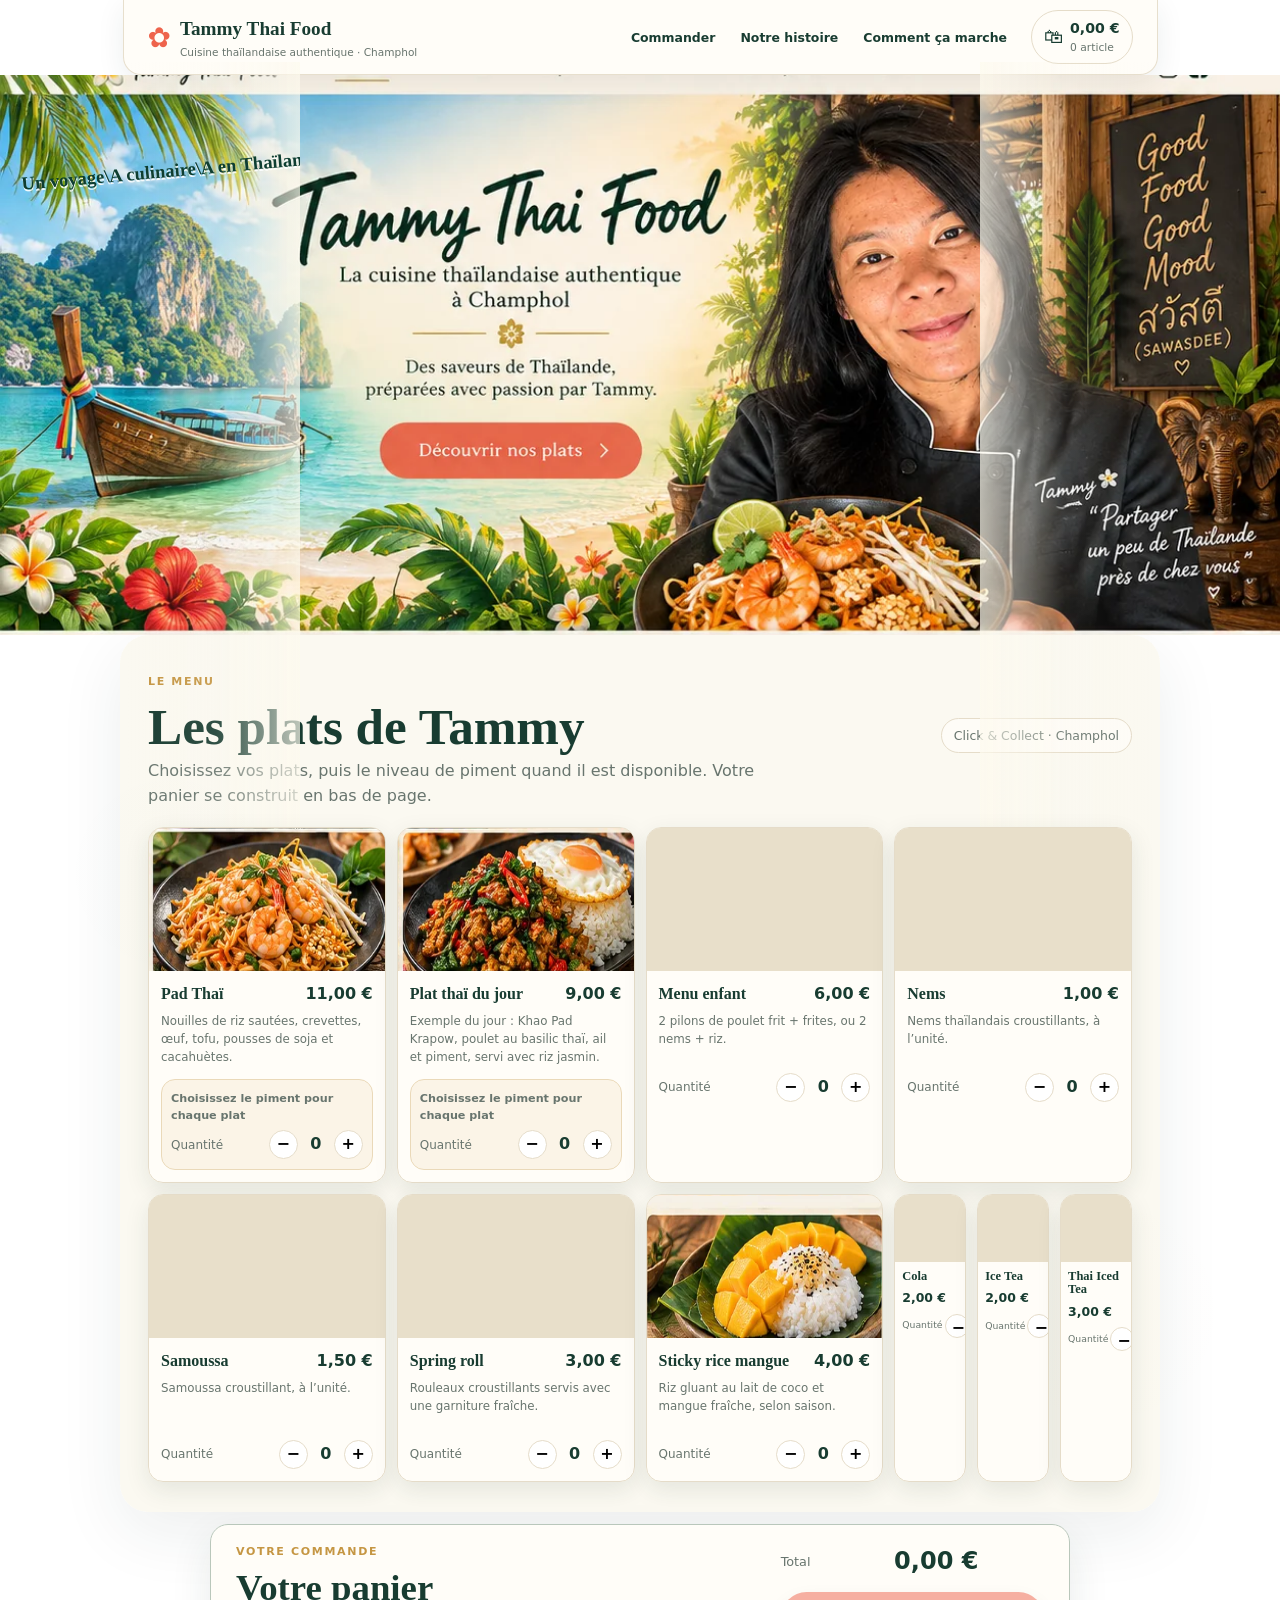
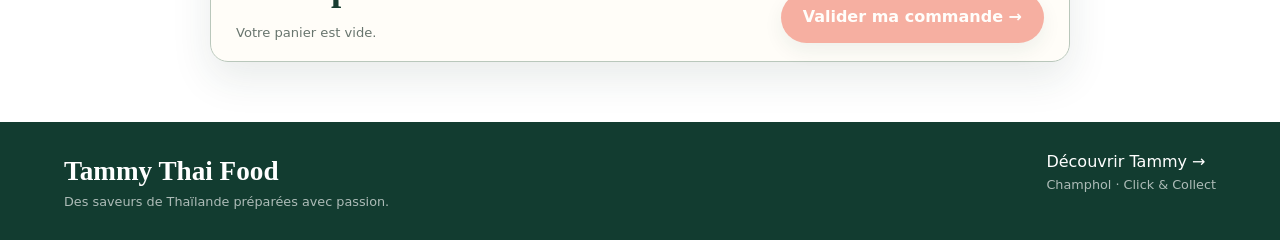
==== commit bf372e9e: "Refresh mobile responsive styles cache" ====
--- a/index.html
+++ b/index.html
@@ -1,6 +1,6 @@
 <!doctype html>
 <html lang="fr">
-<head><meta charset="utf-8"><meta name="viewport" content="width=device-width,initial-scale=1"><title>Tammy Thai Food — Commander à Champhol</title><link rel="stylesheet" href="style.css"><link rel="stylesheet" href="enhance.css?v=20260907-4"><link rel="stylesheet" href="target.css?v=20260907-1"></head>
+<head><meta charset="utf-8"><meta name="viewport" content="width=device-width,initial-scale=1"><title>Tammy Thai Food — Commander à Champhol</title><link rel="stylesheet" href="style.css"><link rel="stylesheet" href="enhance.css?v=20260907-5"><link rel="stylesheet" href="target.css?v=20260907-2"></head>
 <body class="order-page">
 <header><a class="brand" href="#accueil"><span class="brand-mark">✿</span><span><b>Tammy Thai Food</b><small>Cuisine thaïlandaise authentique · Champhol</small></span></a><nav><a href="#menu">Commander</a><a href="decouvrir.html">Notre histoire</a><a href="decouvrir.html#comment-ca-marche">Comment ça marche</a></nav><button class="top-cart" onclick="document.querySelector('#panier').scrollIntoView({behavior:'smooth'})"><span>🛍</span><b id="top-total">0,00 €</b><small id="top-count">0 article</small></button></header>
 <main>
--- a/target.css
+++ b/target.css
@@ -1,5 +1,6 @@
 /* Visual match for the provided target mockup */
-body.order-page{background:linear-gradient(180deg,#f7f2e4 0%,#f5efdf 100%)}
+body.order-page{background:transparent!important}
+.order-page .hero{display:block!important}
 .order-page>header{width:min(1035px,calc(100% - 32px));margin:0 auto;padding:10px 24px;border:1px solid rgba(229,220,201,.9);border-top:0;border-radius:0 0 18px 18px;box-shadow:0 8px 28px rgba(31,56,45,.08);background:rgba(255,253,248,.94)}
 .order-page header nav{gap:25px;font-size:.78rem}
 .order-page .brand b{font-size:1.2rem}
@@ -33,4 +34,60 @@
 .side-scene{z-index:0!important;width:clamp(300px,19vw,390px)!important}
 .order-page>header,main,.cart-end,footer{position:relative;z-index:5}
 @media(max-width:1250px){.side-scene{width:240px!important}.order-menu{max-width:980px!important}}
-@media(max-width:900px){.order-page>header{width:100%;border-radius:0}.side-scene{display:none!important}.order-menu{background:transparent;box-shadow:none;padding:50px 5vw!important}.order-menu .grid{grid-template-columns:repeat(2,minmax(0,1fr))}.order-menu .grid>.card,.order-menu .grid>.card:nth-child(n+8){grid-column:span 1}}
+@media(max-width:900px){
+  .order-page>header{width:calc(100% - 12px);margin:0 6px;border-radius:0 0 16px 16px;padding:8px 10px;gap:8px}
+  .order-page header nav{display:none}
+  .order-page .brand{min-width:0}
+  .order-page .brand b{font-size:1rem}
+  .order-page .brand small{font-size:.56rem;white-space:nowrap}
+  .order-page .top-cart{padding:5px 8px}
+  .order-page .hero{display:block!important;aspect-ratio:16/10;min-height:170px;background-position:center center}
+  .side-scene{display:block!important;position:fixed!important;top:0!important;bottom:0!important;width:25vw!important;max-width:105px!important;min-width:58px!important;z-index:0!important;opacity:.88!important}
+  .side-left{left:0!important;background-image:linear-gradient(90deg,rgba(250,247,236,0) 0%,rgba(250,247,236,.15) 45%,rgba(250,247,236,.86) 100%),url('https://images.pexels.com/photos/5659563/pexels-photo-5659563.jpeg?auto=compress&cs=tinysrgb&w=700')!important;background-position:center center!important;background-size:cover!important}
+  .side-right{right:0!important;background-image:linear-gradient(270deg,rgba(250,247,236,0) 0%,rgba(250,247,236,.15) 45%,rgba(250,247,236,.86) 100%),url('https://images.pexels.com/photos/130158/pexels-photo-130158.jpeg?auto=compress&cs=tinysrgb&w=700')!important;background-position:center center!important;background-size:cover!important}
+  .side-left:after{display:none}
+  .order-page{background:#dce9df url('https://images.pexels.com/photos/8170275/pexels-photo-8170275.jpeg?auto=compress&cs=tinysrgb&w=1200') center center/cover fixed no-repeat!important}
+  .order-menu{width:calc(100% - 18px)!important;max-width:none!important;margin:10px 9px 0!important;padding:30px 12px 24px!important;background:linear-gradient(90deg,rgba(250,247,236,.42) 0%,rgba(250,247,236,.92) 13%,rgba(250,247,236,.92) 87%,rgba(250,247,236,.42) 100%)!important;border-radius:22px!important;box-shadow:0 12px 40px rgba(31,56,45,.13)!important}
+  .order-menu .heading{display:block;margin-bottom:13px}
+  .order-menu .heading h2{font-size:clamp(2rem,9vw,2.65rem)}
+  .order-menu .heading .pill{display:inline-block;margin-top:8px;font-size:.62rem}
+  .order-menu .menu-intro{font-size:.76rem;line-height:1.4;margin:0 0 15px}
+  .order-menu .grid{grid-template-columns:repeat(2,minmax(0,1fr))!important;gap:9px!important}
+  .order-menu .grid>.card,.order-menu .grid>.card:nth-child(n+8){grid-column:span 1!important;min-width:0}
+  .order-menu .card{border-radius:12px!important;min-width:0;overflow:hidden}
+  .order-menu .pic{aspect-ratio:1.5!important}
+  .order-menu .cardbody{padding:8px 8px 9px!important;min-width:0}
+  .order-menu .dish-title{gap:4px;min-width:0}
+  .order-menu .card h3{font-size:.82rem!important;line-height:1.08;margin-bottom:3px;overflow-wrap:anywhere}
+  .order-menu .dish-title b{font-size:.75rem!important;white-space:nowrap}
+  .order-menu .card p{font-size:.64rem!important;line-height:1.25;min-height:48px!important;margin:0}
+  .order-menu .qty-row{width:100%;gap:3px;margin-top:6px!important}
+  .order-menu .control-label{font-size:.59rem!important;min-width:0}
+  .order-menu .qty{width:25px!important;height:25px!important;flex:0 0 25px}
+  .order-menu .qty-row strong{font-size:.7rem;min-width:12px}
+  .order-menu .spice-box{margin-top:7px!important;padding:7px 6px!important;border-radius:10px!important;overflow:visible!important}
+  .order-menu .spice-header{display:block!important;min-width:0}
+  .order-menu .spice-header .spice-title{font-size:.58rem!important;line-height:1.15;white-space:normal;margin:0 0 5px!important;max-width:100%!important}
+  .order-menu .spice-header .qty-row{display:flex!important;width:100%!important;margin:0!important}
+  .order-menu .spice-header .control-label{margin-right:auto!important}
+  .order-menu .spice-portion{width:100%!important;display:grid!important;grid-template-columns:minmax(0,1fr) auto minmax(42px,auto) auto!important;gap:3px!important;align-items:center!important;padding:5px 1px!important;margin-top:5px!important;box-sizing:border-box!important}
+  .order-menu .portion-label{font-size:.61rem!important;min-width:0!important;overflow:hidden;text-overflow:ellipsis;white-space:nowrap}
+  .order-menu .portion-peppers{min-width:0!important;font-size:.72rem!important;letter-spacing:-2px;white-space:nowrap!important;text-align:center}
+  .order-menu .spice-portion .mini{width:24px!important;height:24px!important;min-width:24px!important;padding:0!important;display:grid!important;place-items:center!important;font-size:.75rem!important;position:relative!important;z-index:8!important}
+  .order-menu .spice-portion .mini:disabled{opacity:.3}
+  .order-menu .grid>.card:nth-child(n+8) .pic{aspect-ratio:1.05!important}
+  .order-menu .grid>.card:nth-child(n+8) .cardbody{padding:7px 6px 8px!important}
+  .order-menu .grid>.card:nth-child(n+8) h3{font-size:.72rem!important}
+  .order-menu .grid>.card:nth-child(n+8) .qty{width:23px!important;height:23px!important;flex-basis:23px}
+  .cart-end{width:calc(100% - 18px)!important;margin:12px 9px 45px!important;padding:20px 16px!important;border-radius:18px!important}
+  footer{padding:22px 5vw!important}
+}
+@media(max-width:380px){
+  .order-page .hero{aspect-ratio:4/3;min-height:155px}
+  .order-menu{padding-left:9px!important;padding-right:9px!important}
+  .order-menu .grid{gap:7px!important}
+  .order-menu .cardbody{padding-left:6px!important;padding-right:6px!important}
+  .order-menu .card p{font-size:.59rem!important;min-height:44px!important}
+  .order-menu .spice-portion{grid-template-columns:minmax(0,1fr) auto minmax(38px,auto) auto!important}
+  .order-menu .spice-portion .mini{width:22px!important;height:22px!important;min-width:22px!important}
+}
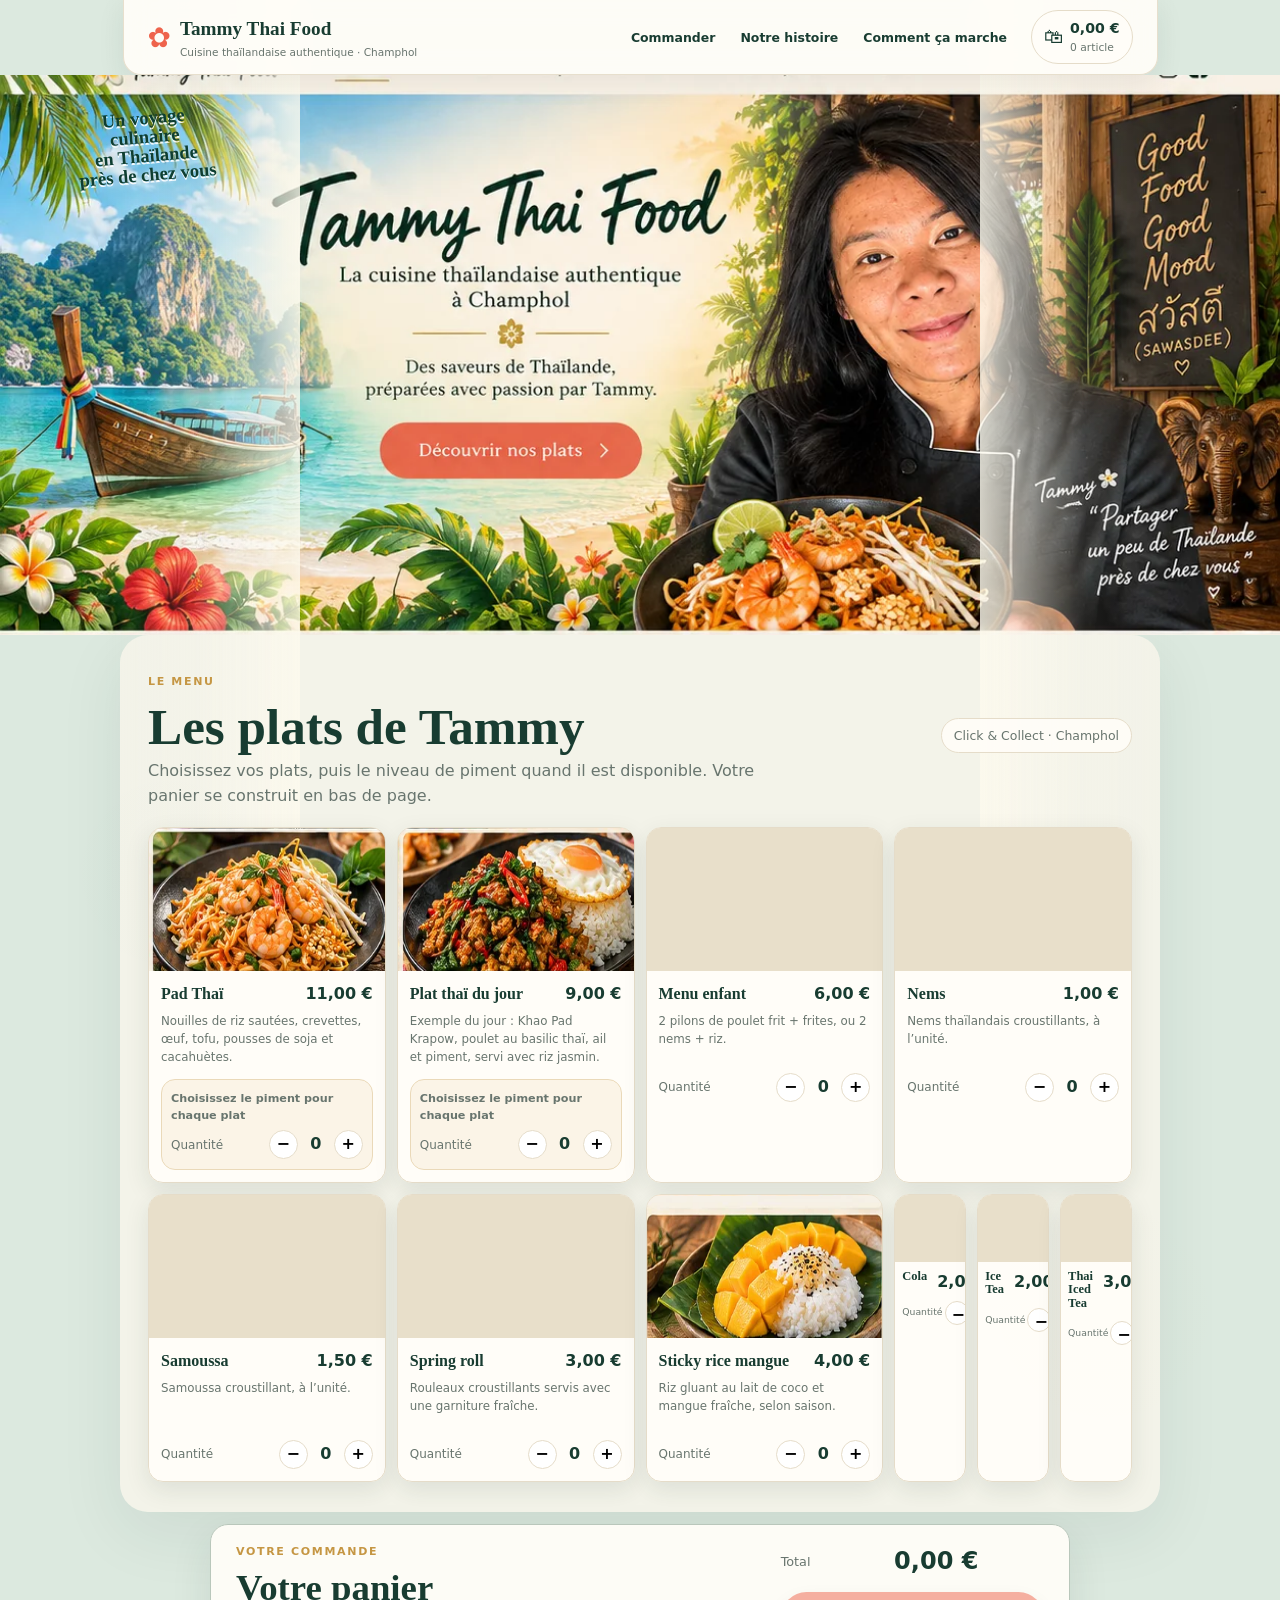
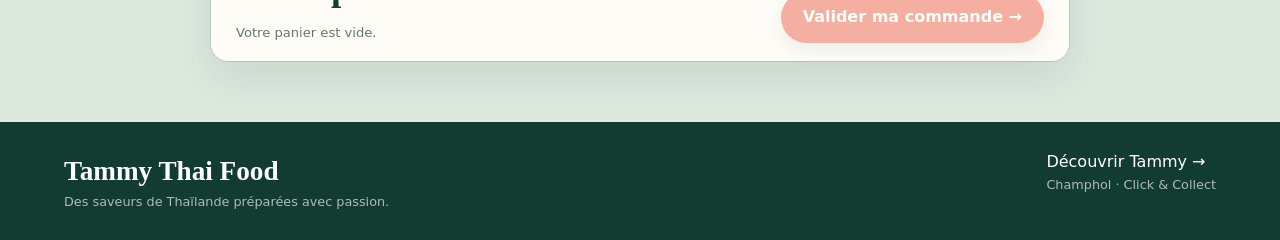
==== commit 47091877: "Force fresh CSS deployment for mobile and scenery fixes" ====
--- a/index.html
+++ b/index.html
@@ -1,6 +1,6 @@
 <!doctype html>
 <html lang="fr">
-<head><meta charset="utf-8"><meta name="viewport" content="width=device-width,initial-scale=1"><title>Tammy Thai Food — Commander à Champhol</title><link rel="stylesheet" href="style.css"><link rel="stylesheet" href="enhance.css?v=20260907-5"><link rel="stylesheet" href="target.css?v=20260907-2"></head>
+<head><meta charset="utf-8"><meta name="viewport" content="width=device-width,initial-scale=1"><title>Tammy Thai Food — Commander à Champhol</title><link rel="stylesheet" href="style.css"><link rel="stylesheet" href="enhance.css?v=20260907-8"><link rel="stylesheet" href="target.css?v=20260907-8"></head>
 <body class="order-page">
 <header><a class="brand" href="#accueil"><span class="brand-mark">✿</span><span><b>Tammy Thai Food</b><small>Cuisine thaïlandaise authentique · Champhol</small></span></a><nav><a href="#menu">Commander</a><a href="decouvrir.html">Notre histoire</a><a href="decouvrir.html#comment-ca-marche">Comment ça marche</a></nav><button class="top-cart" onclick="document.querySelector('#panier').scrollIntoView({behavior:'smooth'})"><span>🛍</span><b id="top-total">0,00 €</b><small id="top-count">0 article</small></button></header>
 <main>
@@ -11,4 +11,4 @@
 <div id="checkout-modal" class="modal" aria-hidden="true"><div class="modal-box"><button class="close" onclick="closeCheckout()">×</button><p class="eyebrow">Finaliser la commande</p><h2>Votre retrait</h2><div class="checkout-summary"><div><span>Votre panier</span><b id="modal-total">0,00 €</b></div><div><span>Temps estimé</span><b id="modal-wait">—</b></div></div><label for="slot">Choisissez votre créneau de retrait</label><select id="slot"></select><p class="service-info" id="service-info"></p><button class="btn full" onclick="placeOrder()">💳 Payer et commander (simulation)</button><p class="modal-note">Phase 1 : paiement simulé. Aucun débit réel.</p></div></div><div id="toast" class="toast"></div>
 <footer><div><b>Tammy Thai Food</b><span>Des saveurs de Thaïlande préparées avec passion.</span></div><div><a href="decouvrir.html">Découvrir Tammy →</a><span>Champhol · Click & Collect</span></div></footer>
 <script src="app.js"></script><script src="parallax.js"></script><script src="decor.js"></script>
-</body></html>+</body></html>
--- a/target.css
+++ b/target.css
@@ -1,93 +1,30 @@
-/* Visual match for the provided target mockup */
-body.order-page{background:transparent!important}
-.order-page .hero{display:block!important}
-.order-page>header{width:min(1035px,calc(100% - 32px));margin:0 auto;padding:10px 24px;border:1px solid rgba(229,220,201,.9);border-top:0;border-radius:0 0 18px 18px;box-shadow:0 8px 28px rgba(31,56,45,.08);background:rgba(255,253,248,.94)}
+/* Final visual layer — fixed Thai scenery, responsive menu, no scroll-transition effects */
+html{background:#dce9df url('https://images.pexels.com/photos/8170275/pexels-photo-8170275.jpeg?auto=compress&cs=tinysrgb&w=1800') center center/cover fixed no-repeat!important}
+body.order-page{background:transparent!important;overflow-x:hidden!important}
+.order-page .hero{display:block!important;position:relative!important;z-index:1!important}
+.order-page>header{position:relative!important;z-index:30!important;width:min(1035px,calc(100% - 32px));margin:0 auto;padding:10px 24px;border:1px solid rgba(229,220,201,.9);border-top:0;border-radius:0 0 18px 18px;box-shadow:0 8px 28px rgba(31,56,45,.08);background:rgba(255,253,248,.94)}
 .order-page header nav{gap:25px;font-size:.78rem}
-.order-page .brand b{font-size:1.2rem}
-.order-page .brand small{font-size:.66rem}
-.order-page .top-cart{padding:7px 12px}
-.order-menu{max-width:1040px!important;margin:0 auto!important;padding:38px 28px 30px!important;background:rgba(250,247,236,.72);border-radius:28px;box-shadow:0 20px 65px rgba(31,56,45,.08)}
-.order-menu .heading{margin-bottom:16px}
-.order-menu .heading h2{font-size:clamp(2.5rem,4vw,3.25rem)}
-.order-menu .menu-intro{max-width:650px;margin-bottom:18px}
-.order-menu .grid{grid-template-columns:repeat(12,minmax(0,1fr));gap:11px}
-.order-menu .grid>.card{grid-column:span 3}
-.order-menu .grid>.card:nth-child(n+8){grid-column:span 1}
-.order-menu .card{border-radius:15px;background:rgba(255,253,248,.94);box-shadow:0 8px 24px rgba(31,56,45,.10)}
-.order-menu .pic{aspect-ratio:1.65}
-.order-menu .cardbody{padding:11px 12px 12px}
-.order-menu .card h3{font-size:1rem}
-.order-menu .card p{font-size:.74rem;min-height:54px}
-.order-menu .qty-row{margin-top:7px}
-.order-menu .qty{width:29px;height:29px}
-.order-menu .grid>.card:nth-child(n+8) .pic{aspect-ratio:1.05}
-.order-menu .grid>.card:nth-child(n+8) .cardbody{padding:8px 7px 9px}
-.order-menu .grid>.card:nth-child(n+8) .dish-title{display:block}
-.order-menu .grid>.card:nth-child(n+8) .dish-title b{display:block;margin-top:1px;font-size:.78rem}
-.order-menu .grid>.card:nth-child(n+8) h3{font-size:.78rem;line-height:1.08}
-.order-menu .grid>.card:nth-child(n+8) p{display:none}
-.order-menu .grid>.card:nth-child(n+8) .qty-row{gap:2px;margin-top:6px}
-.order-menu .grid>.card:nth-child(n+8) .control-label{font-size:.58rem}
-.order-menu .grid>.card:nth-child(n+8) .qty{width:24px;height:24px}
-.order-menu .grid>.card:nth-child(n+8) .qty-row strong{font-size:.72rem;min-width:10px}
-.cart-end{max-width:860px!important;margin:12px auto 60px!important;padding:18px 25px!important;border-radius:18px!important;border:1px solid #b9c7bb!important;background:rgba(255,253,248,.92)!important}
-.side-scene{z-index:0!important;width:clamp(300px,19vw,390px)!important}
-.order-page>header,main,.cart-end,footer{position:relative;z-index:5}
+.order-page .brand b{font-size:1.2rem}.order-page .brand small{font-size:.66rem}.order-page .top-cart{padding:7px 12px}
+.order-menu{isolation:auto!important;position:relative!important;z-index:2!important;max-width:1040px!important;margin:0 auto!important;padding:38px 28px 30px!important;background:rgba(250,247,236,.78);border-radius:28px;box-shadow:0 20px 65px rgba(31,56,45,.08)}
+.order-menu .heading,.order-menu .menu-intro,.order-menu #menu-grid{position:relative;z-index:3}
+.order-menu .heading{margin-bottom:16px}.order-menu .heading h2{font-size:clamp(2.5rem,4vw,3.25rem)}.order-menu .menu-intro{max-width:650px;margin-bottom:18px}
+.order-menu .grid{grid-template-columns:repeat(12,minmax(0,1fr));gap:11px}.order-menu .grid>.card{grid-column:span 3}.order-menu .grid>.card:nth-child(n+8){grid-column:span 1}
+.order-menu .card{border-radius:15px;background:rgba(255,253,248,.96);box-shadow:0 8px 24px rgba(31,56,45,.10);position:relative;z-index:4}.order-menu .pic{aspect-ratio:1.65}.order-menu .cardbody{padding:11px 12px 12px}.order-menu .card h3{font-size:1rem}.order-menu .card p{font-size:.74rem;min-height:54px}.order-menu .qty-row{margin-top:7px}.order-menu .qty{width:29px;height:29px}
+.order-menu .grid>.card:nth-child(n+8) .pic{aspect-ratio:1.05}.order-menu .grid>.card:nth-child(n+8) .cardbody{padding:8px 7px 9px}.order-menu .grid>.card:nth-child(n+8) h3{font-size:.78rem;line-height:1.08}.order-menu .grid>.card:nth-child(n+8) p{display:none}.order-menu .grid>.card:nth-child(n+8) .qty-row{gap:2px;margin-top:6px}.order-menu .grid>.card:nth-child(n+8) .control-label{font-size:.58rem}.order-menu .grid>.card:nth-child(n+8) .qty{width:24px;height:24px}.order-menu .grid>.card:nth-child(n+8) .qty-row strong{font-size:.72rem;min-width:10px}
+.side-scene{position:fixed!important;top:0!important;bottom:0!important;width:clamp(300px,19vw,390px)!important;height:auto!important;z-index:1!important;display:block!important;pointer-events:none!important;opacity:1!important;overflow:hidden!important;border-radius:0!important;background-repeat:no-repeat!important;background-size:cover!important;transition:none!important}.side-scene img{display:none!important}.side-left{left:0!important;background-image:linear-gradient(90deg,rgba(250,247,236,0) 35%,rgba(250,247,236,.12) 65%,rgba(250,247,236,.82) 100%),url('https://images.pexels.com/photos/5659563/pexels-photo-5659563.jpeg?auto=compress&cs=tinysrgb&w=1100')!important;background-position:center center!important}.side-right{right:0!important;background-image:linear-gradient(270deg,rgba(250,247,236,0) 35%,rgba(250,247,236,.12) 65%,rgba(250,247,236,.82) 100%),url('https://images.pexels.com/photos/130158/pexels-photo-130158.jpeg?auto=compress&cs=tinysrgb&w=1100')!important;background-position:center center!important}.side-left:after{content:"Un voyage\A culinaire\A en Thaïlande\A près de chez vous";white-space:pre;position:absolute;top:12%;left:7%;right:10%;color:#123f33;font-family:cursive;font-weight:800;font-size:clamp(1.05rem,1.45vw,1.55rem);line-height:1.03;text-align:center;transform:rotate(-5deg);text-shadow:0 2px 0 rgba(255,255,255,.9)}
+.cart-end{position:relative!important;z-index:5!important;max-width:860px!important;margin:12px auto 60px!important;padding:18px 25px!important;border-radius:18px!important;border:1px solid #b9c7bb!important;background:rgba(255,253,248,.94)!important}footer{position:relative!important;z-index:5!important}
 @media(max-width:1250px){.side-scene{width:240px!important}.order-menu{max-width:980px!important}}
 @media(max-width:900px){
-  .order-page>header{width:calc(100% - 12px);margin:0 6px;border-radius:0 0 16px 16px;padding:8px 10px;gap:8px}
-  .order-page header nav{display:none}
-  .order-page .brand{min-width:0}
-  .order-page .brand b{font-size:1rem}
-  .order-page .brand small{font-size:.56rem;white-space:nowrap}
-  .order-page .top-cart{padding:5px 8px}
-  .order-page .hero{display:block!important;aspect-ratio:16/10;min-height:170px;background-position:center center}
-  .side-scene{display:block!important;position:fixed!important;top:0!important;bottom:0!important;width:25vw!important;max-width:105px!important;min-width:58px!important;z-index:0!important;opacity:.88!important}
-  .side-left{left:0!important;background-image:linear-gradient(90deg,rgba(250,247,236,0) 0%,rgba(250,247,236,.15) 45%,rgba(250,247,236,.86) 100%),url('https://images.pexels.com/photos/5659563/pexels-photo-5659563.jpeg?auto=compress&cs=tinysrgb&w=700')!important;background-position:center center!important;background-size:cover!important}
-  .side-right{right:0!important;background-image:linear-gradient(270deg,rgba(250,247,236,0) 0%,rgba(250,247,236,.15) 45%,rgba(250,247,236,.86) 100%),url('https://images.pexels.com/photos/130158/pexels-photo-130158.jpeg?auto=compress&cs=tinysrgb&w=700')!important;background-position:center center!important;background-size:cover!important}
-  .side-left:after{display:none}
-  .order-page{background:#dce9df url('https://images.pexels.com/photos/8170275/pexels-photo-8170275.jpeg?auto=compress&cs=tinysrgb&w=1200') center center/cover fixed no-repeat!important}
-  .order-menu{width:calc(100% - 18px)!important;max-width:none!important;margin:10px 9px 0!important;padding:30px 12px 24px!important;background:linear-gradient(90deg,rgba(250,247,236,.42) 0%,rgba(250,247,236,.92) 13%,rgba(250,247,236,.92) 87%,rgba(250,247,236,.42) 100%)!important;border-radius:22px!important;box-shadow:0 12px 40px rgba(31,56,45,.13)!important}
-  .order-menu .heading{display:block;margin-bottom:13px}
-  .order-menu .heading h2{font-size:clamp(2rem,9vw,2.65rem)}
-  .order-menu .heading .pill{display:inline-block;margin-top:8px;font-size:.62rem}
-  .order-menu .menu-intro{font-size:.76rem;line-height:1.4;margin:0 0 15px}
-  .order-menu .grid{grid-template-columns:repeat(2,minmax(0,1fr))!important;gap:9px!important}
-  .order-menu .grid>.card,.order-menu .grid>.card:nth-child(n+8){grid-column:span 1!important;min-width:0}
-  .order-menu .card{border-radius:12px!important;min-width:0;overflow:hidden}
-  .order-menu .pic{aspect-ratio:1.5!important}
-  .order-menu .cardbody{padding:8px 8px 9px!important;min-width:0}
-  .order-menu .dish-title{gap:4px;min-width:0}
-  .order-menu .card h3{font-size:.82rem!important;line-height:1.08;margin-bottom:3px;overflow-wrap:anywhere}
-  .order-menu .dish-title b{font-size:.75rem!important;white-space:nowrap}
-  .order-menu .card p{font-size:.64rem!important;line-height:1.25;min-height:48px!important;margin:0}
-  .order-menu .qty-row{width:100%;gap:3px;margin-top:6px!important}
-  .order-menu .control-label{font-size:.59rem!important;min-width:0}
-  .order-menu .qty{width:25px!important;height:25px!important;flex:0 0 25px}
-  .order-menu .qty-row strong{font-size:.7rem;min-width:12px}
-  .order-menu .spice-box{margin-top:7px!important;padding:7px 6px!important;border-radius:10px!important;overflow:visible!important}
-  .order-menu .spice-header{display:block!important;min-width:0}
-  .order-menu .spice-header .spice-title{font-size:.58rem!important;line-height:1.15;white-space:normal;margin:0 0 5px!important;max-width:100%!important}
-  .order-menu .spice-header .qty-row{display:flex!important;width:100%!important;margin:0!important}
-  .order-menu .spice-header .control-label{margin-right:auto!important}
-  .order-menu .spice-portion{width:100%!important;display:grid!important;grid-template-columns:minmax(0,1fr) auto minmax(42px,auto) auto!important;gap:3px!important;align-items:center!important;padding:5px 1px!important;margin-top:5px!important;box-sizing:border-box!important}
-  .order-menu .portion-label{font-size:.61rem!important;min-width:0!important;overflow:hidden;text-overflow:ellipsis;white-space:nowrap}
-  .order-menu .portion-peppers{min-width:0!important;font-size:.72rem!important;letter-spacing:-2px;white-space:nowrap!important;text-align:center}
-  .order-menu .spice-portion .mini{width:24px!important;height:24px!important;min-width:24px!important;padding:0!important;display:grid!important;place-items:center!important;font-size:.75rem!important;position:relative!important;z-index:8!important}
-  .order-menu .spice-portion .mini:disabled{opacity:.3}
-  .order-menu .grid>.card:nth-child(n+8) .pic{aspect-ratio:1.05!important}
-  .order-menu .grid>.card:nth-child(n+8) .cardbody{padding:7px 6px 8px!important}
-  .order-menu .grid>.card:nth-child(n+8) h3{font-size:.72rem!important}
-  .order-menu .grid>.card:nth-child(n+8) .qty{width:23px!important;height:23px!important;flex-basis:23px}
-  .cart-end{width:calc(100% - 18px)!important;margin:12px 9px 45px!important;padding:20px 16px!important;border-radius:18px!important}
-  footer{padding:22px 5vw!important}
+  .order-page>header{width:calc(100% - 12px);margin:0 6px;padding:8px 10px;border-radius:0 0 16px 16px}.order-page header nav{display:none}.order-page .brand{min-width:0}.order-page .brand b{font-size:1rem}.order-page .brand small{font-size:.56rem;white-space:nowrap}.order-page .top-cart{padding:5px 8px}
+  .order-page .hero{display:block!important;aspect-ratio:16/10!important;min-height:170px!important;background-position:center center!important}
+  .side-scene{top:0!important;bottom:0!important;width:24vw!important;max-width:105px!important;min-width:64px!important;z-index:1!important;opacity:.96!important}.side-left{left:0!important}.side-right{right:0!important}.side-left:after{display:none!important}
+  html{background-image:url('https://images.pexels.com/photos/8170275/pexels-photo-8170275.jpeg?auto=compress&cs=tinysrgb&w=1200')!important;background-position:center center!important;background-size:cover!important;background-attachment:fixed!important}
+  .order-menu{width:calc(100% - 18px)!important;max-width:none!important;margin:10px 9px 0!important;padding:30px 12px 24px!important;background:rgba(250,247,236,.76)!important;border-radius:22px!important;box-shadow:0 12px 40px rgba(31,56,45,.13)!important}
+  .order-menu .heading{display:block;margin-bottom:13px}.order-menu .heading h2{font-size:clamp(2rem,9vw,2.65rem)}.order-menu .heading .pill{display:inline-block;margin-top:8px;font-size:.62rem}.order-menu .menu-intro{font-size:.76rem;line-height:1.4;margin:0 0 15px}
+  .order-menu .grid{grid-template-columns:repeat(2,minmax(0,1fr))!important;gap:9px!important}.order-menu .grid>.card,.order-menu .grid>.card:nth-child(n+8){grid-column:span 1!important;min-width:0}.order-menu .card{border-radius:12px!important;min-width:0;overflow:hidden}.order-menu .pic{aspect-ratio:1.5!important}.order-menu .cardbody{padding:8px 8px 9px!important;min-width:0}.order-menu .dish-title{gap:4px;min-width:0}.order-menu .card h3{font-size:.82rem!important;line-height:1.08;margin-bottom:3px;overflow-wrap:anywhere}.order-menu .dish-title b{font-size:.75rem!important;white-space:nowrap}.order-menu .card p{font-size:.64rem!important;line-height:1.25;min-height:48px!important;margin:0}.order-menu .qty-row{width:100%;gap:3px;margin-top:6px!important}.order-menu .control-label{font-size:.59rem!important;min-width:0}.order-menu .qty{width:25px!important;height:25px!important;flex:0 0 25px}.order-menu .qty-row strong{font-size:.7rem;min-width:12px}
+  .order-menu .spice-box{margin-top:7px!important;padding:7px 6px!important;border-radius:10px!important;overflow:visible!important;position:relative!important;z-index:10!important}.order-menu .spice-header{display:block!important;min-width:0}.order-menu .spice-header .spice-title{font-size:.58rem!important;line-height:1.15;white-space:normal;margin:0 0 5px!important;max-width:100%!important}.order-menu .spice-header .qty-row{display:flex!important;width:100%!important;margin:0!important}.order-menu .spice-header .control-label{margin-right:auto!important}
+  .order-menu .spice-portion{width:100%!important;display:grid!important;grid-template-columns:minmax(0,1fr) auto auto auto!important;gap:4px!important;align-items:center!important;padding:5px 0!important;margin-top:5px!important;box-sizing:border-box!important;position:relative!important;z-index:12!important}.order-menu .portion-label{font-size:.61rem!important;min-width:0!important;overflow:hidden;text-overflow:ellipsis;white-space:nowrap}.order-menu .portion-peppers{min-width:36px!important;font-size:.72rem!important;letter-spacing:-2px;white-space:nowrap!important;text-align:center}.order-menu .spice-portion .mini{width:25px!important;height:25px!important;min-width:25px!important;padding:0!important;display:grid!important;place-items:center!important;font-size:.78rem!important;position:relative!important;z-index:20!important;border:1px solid #cdbf9f!important;background:#fff!important;color:#183c31!important}
+  .order-menu .grid>.card:nth-child(n+8) .pic{aspect-ratio:1.05!important}.order-menu .grid>.card:nth-child(n+8) .cardbody{padding:7px 6px 8px!important}.order-menu .grid>.card:nth-child(n+8) h3{font-size:.72rem!important}.order-menu .grid>.card:nth-child(n+8) .qty{width:23px!important;height:23px!important;flex-basis:23px}
+  .cart-end{width:calc(100% - 18px)!important;margin:12px 9px 45px!important;padding:20px 16px!important;border-radius:18px!important}footer{padding:22px 5vw!important}
 }
-@media(max-width:380px){
-  .order-page .hero{aspect-ratio:4/3;min-height:155px}
-  .order-menu{padding-left:9px!important;padding-right:9px!important}
-  .order-menu .grid{gap:7px!important}
-  .order-menu .cardbody{padding-left:6px!important;padding-right:6px!important}
-  .order-menu .card p{font-size:.59rem!important;min-height:44px!important}
-  .order-menu .spice-portion{grid-template-columns:minmax(0,1fr) auto minmax(38px,auto) auto!important}
-  .order-menu .spice-portion .mini{width:22px!important;height:22px!important;min-width:22px!important}
-}
+@media(max-width:380px){.order-page .hero{aspect-ratio:4/3!important;min-height:155px!important}.order-menu{padding-left:9px!important;padding-right:9px!important}.order-menu .grid{gap:7px!important}.order-menu .cardbody{padding-left:6px!important;padding-right:6px!important}.order-menu .card p{font-size:.59rem!important;min-height:44px!important}.order-menu .spice-portion .mini{width:23px!important;height:23px!important;min-width:23px!important}}
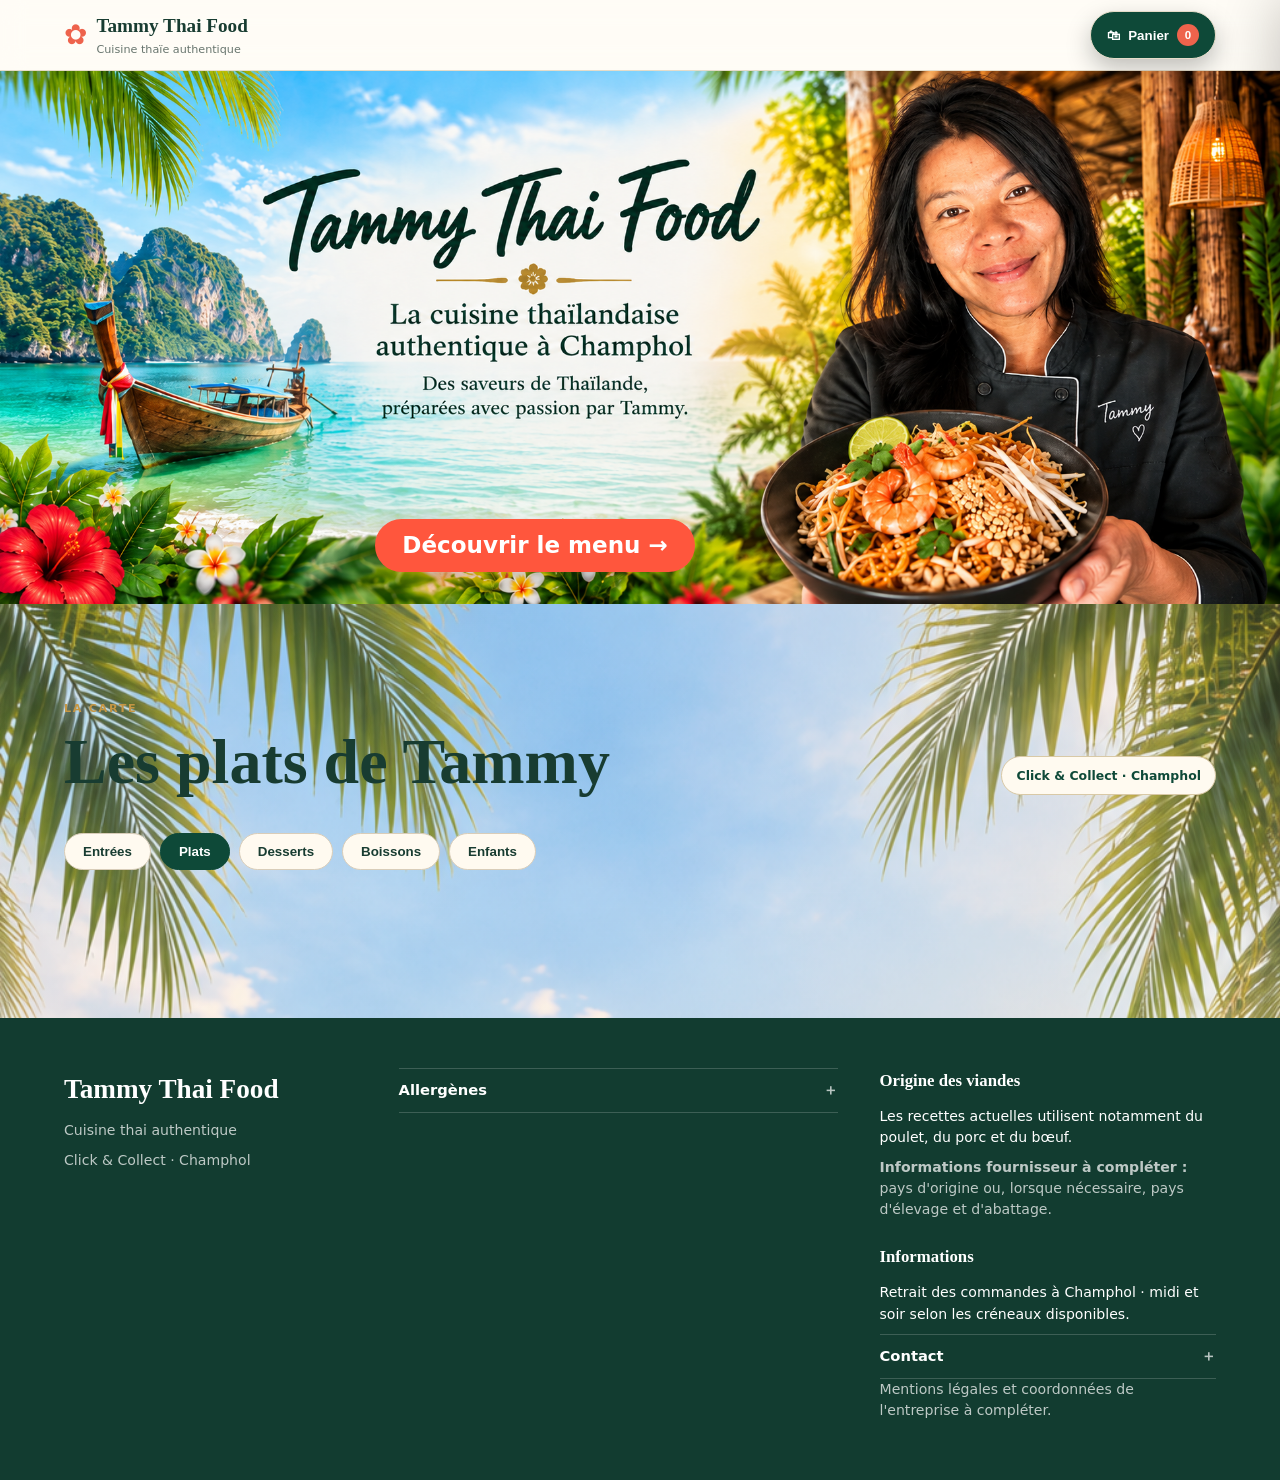
==== commit 65caf363: "Publier la V3 à la racine de tammythaifood.fr" ====
--- a/index.html
+++ b/index.html
@@ -1,14 +1,145 @@
 <!doctype html>
 <html lang="fr">
-<head><meta charset="utf-8"><meta name="viewport" content="width=device-width,initial-scale=1"><title>Tammy Thai Food — Commander à Champhol</title><link rel="stylesheet" href="style.css"><link rel="stylesheet" href="enhance.css?v=20260907-8"><link rel="stylesheet" href="target.css?v=20260907-8"></head>
-<body class="order-page">
-<header><a class="brand" href="#accueil"><span class="brand-mark">✿</span><span><b>Tammy Thai Food</b><small>Cuisine thaïlandaise authentique · Champhol</small></span></a><nav><a href="#menu">Commander</a><a href="decouvrir.html">Notre histoire</a><a href="decouvrir.html#comment-ca-marche">Comment ça marche</a></nav><button class="top-cart" onclick="document.querySelector('#panier').scrollIntoView({behavior:'smooth'})"><span>🛍</span><b id="top-total">0,00 €</b><small id="top-count">0 article</small></button></header>
+<head>
+  <meta charset="utf-8">
+  <meta name="viewport" content="width=device-width,initial-scale=1">
+
+  <title>Tammy Thai Food — Cuisine thaïlandaise à Champhol</title>
+
+  <link rel="stylesheet" href="/v3/css/variables.css">
+  <link rel="stylesheet" href="/v3/css/layout.css">
+  <link rel="stylesheet" href="/v3/css/header.css">
+  <link rel="stylesheet" href="/v3/css/hero.css?v=20261015-05">
+  <link rel="stylesheet" href="/v3/css/menu.css?v=20261020-01">
+  <link rel="stylesheet" href="/v3/css/cart.css?v=20261015-05">
+  <link rel="stylesheet" href="/v3/css/footer.css">
+  <link rel="stylesheet" href="/v3/css/responsive.css?v=20261015-05">
+</head>
+
+<body>
+
+<header class="site-header">
+  <a class="brand" href="#accueil">
+    <span class="brand-mark">✿</span>
+    <span>
+      <b>Tammy Thai Food</b>
+      <small>Cuisine thaïe authentique</small>
+    </span>
+  </a>
+
+  <button class="cart-button" type="button">
+    🛍 <span>Panier</span>
+    <b id="cart-count">0</b>
+  </button>
+</header>
+
 <main>
-<section id="accueil" class="hero hero-image-only" aria-label="Tammy Thai Food" onclick="document.querySelector('#menu').scrollIntoView({behavior:'smooth'})"><span class="hero-click-hint" aria-hidden="true">Commander ↓</span></section>
-<section id="menu" class="section order-menu"><div class="side-scene side-left" aria-hidden="true"><img src="https://images.pexels.com/photos/5659563/pexels-photo-5659563.jpeg?auto=compress&cs=tinysrgb&w=1100" alt=""></div><div class="side-scene side-right" aria-hidden="true"><img src="https://images.pexels.com/photos/130158/pexels-photo-130158.jpeg?auto=compress&cs=tinysrgb&w=1100" alt=""></div><div class="heading"><div><p class="eyebrow">Le menu</p><h2>Les plats de Tammy</h2></div><span class="pill">Click & Collect · Champhol</span></div><p class="menu-intro">Choisissez vos plats, puis le niveau de piment quand il est disponible. Votre panier se construit en bas de page.</p><div id="menu-grid" class="grid"></div></section>
-<section class="cart-end" id="panier"><div class="cart-end-copy"><p class="eyebrow">Votre commande</p><h2>Votre panier</h2><div id="cart-lines" class="cart-lines"></div></div><div class="cart-end-total"><span>Total</span><strong id="cart-end-total">0,00 €</strong><button id="checkout-button" class="btn" onclick="openCheckout()">Valider ma commande →</button></div></section>
+
+  <section id="accueil" class="hero">
+    <div class="hero-content">
+      <p class="eyebrow">Cuisine thai authentique</p>
+
+      <h1>Les saveurs de Thaïlande<br>à votre table.</h1>
+
+      <p>Des plats préparés avec passion, à commander simplement.</p>
+
+      <a class="button" href="#menu">
+        Découvrir le menu →
+      </a>
+    </div>
+  </section>
+
+  <section id="menu" class="menu section">
+
+    <div class="section-heading">
+      <div>
+        <p class="eyebrow">La carte</p>
+        <h2>Les plats de Tammy</h2>
+      </div>
+
+      <span class="tag">Click & Collect · Champhol</span>
+    </div>
+
+    <div class="category-row">
+      <button>Entrées</button>
+      <button class="active">Plats</button>
+      <button>Desserts</button>
+      <button>Boissons</button>
+      <button>Enfants</button>
+    </div>
+
+    <div id="menu-grid" class="dish-grid"></div>
+
+  </section>
+
 </main>
-<div id="checkout-modal" class="modal" aria-hidden="true"><div class="modal-box"><button class="close" onclick="closeCheckout()">×</button><p class="eyebrow">Finaliser la commande</p><h2>Votre retrait</h2><div class="checkout-summary"><div><span>Votre panier</span><b id="modal-total">0,00 €</b></div><div><span>Temps estimé</span><b id="modal-wait">—</b></div></div><label for="slot">Choisissez votre créneau de retrait</label><select id="slot"></select><p class="service-info" id="service-info"></p><button class="btn full" onclick="placeOrder()">💳 Payer et commander (simulation)</button><p class="modal-note">Phase 1 : paiement simulé. Aucun débit réel.</p></div></div><div id="toast" class="toast"></div>
-<footer><div><b>Tammy Thai Food</b><span>Des saveurs de Thaïlande préparées avec passion.</span></div><div><a href="decouvrir.html">Découvrir Tammy →</a><span>Champhol · Click & Collect</span></div></footer>
-<script src="app.js"></script><script src="parallax.js"></script><script src="decor.js"></script>
-</body></html>
+
+<footer>
+  <div class="footer-brand">
+    <b>Tammy Thai Food</b>
+    <p>Cuisine thai authentique</p>
+    <p>Click & Collect · Champhol</p>
+  </div>
+
+  <div class="footer-block">
+    <details class="footer-details">
+      <summary>Allergènes</summary>
+      <p class="footer-note">Ébauche issue des recettes et ingrédients actuellement enregistrés dans notre base. Les sauces et certains ingrédients restent à détailler et à vérifier.</p>
+      <ul>
+        <li><strong>Pad Thaï :</strong> cacahuètes, œufs, soja ; crustacés selon le choix crevettes.</li>
+        <li><strong>Sauté de poulet aux noix de cajou :</strong> fruits à coque (noix de cajou).</li>
+        <li><strong>Riz sauté :</strong> œufs ; crustacés selon le choix crevettes.</li>
+        <li><strong>Rouleau de printemps :</strong> crustacés.</li>
+        <li><strong>Tom Yum aux crevettes, poulet et poisson :</strong> crustacés (crevettes) et poisson.</li>
+        <li><strong>Brochettes de poulet satay :</strong> allergènes de la marinade et de la sauce satay à confirmer sur les étiquettes fournisseurs avant publication définitive.</li>
+        <li><strong>Tom kha kai :</strong> poisson.</li>
+        <li><strong>Salade de papaye :</strong> cacahuètes et poisson (sauce poisson).</li>
+        <li><strong>Bò Bún au bœuf :</strong> arachides (cacahuètes) ; allergènes des nems, de la marinade et des sauces à vérifier sur les étiquettes fournisseurs.</li>
+        <li><strong>Bœuf sauté sauce huître :</strong> mollusques via la sauce huître ; autres allergènes à confirmer sur l’étiquette du fournisseur.</li>
+        <li><strong>Chicken Massena, soupes de curry et nems :</strong> à compléter après vérification des recettes et produits utilisés.</li>
+      </ul>
+      <p class="footer-note">En cas d'allergie, consultez les informations détaillées avant de commander.</p>
+    </details>
+  </div>
+
+  <div class="footer-block">
+    <h3>Origine des viandes</h3>
+    <p>Les recettes actuelles utilisent notamment du poulet, du porc et du bœuf.</p>
+    <p class="footer-note"><strong>Informations fournisseur à compléter :</strong> pays d'origine ou, lorsque nécessaire, pays d'élevage et d'abattage.</p>
+
+    <h3 class="footer-subtitle">Informations</h3>
+    <p>Retrait des commandes à Champhol · midi et soir selon les créneaux disponibles.</p>
+    <details class="footer-details">
+      <summary>Contact</summary>
+      <p>Email : bientôt disponible.</p>
+    </details>
+    <p class="footer-note">Mentions légales et coordonnées de l'entreprise à compléter.</p>
+  </div>
+</footer>
+
+<!-- PANIER -->
+
+<aside id="cart-panel" class="cart-panel">
+
+  <div class="cart-panel-head">
+    <h2>Votre panier</h2>
+
+    <button
+      type="button"
+      data-cart-close
+      aria-label="Fermer le panier">
+      ×
+    </button>
+  </div>
+
+  <div id="cart-content">
+    <p class="empty-cart">Votre panier est vide.</p>
+  </div>
+
+</aside>
+
+<script type="module" src="/v3/js/app.js?v=20261021-04"></script>
+<script type="module" src="/v3/js/checkout.js?v=20261021-01"></script>
+
+</body>
+</html>
--- a/v3/css/variables.css
+++ b/v3/css/variables.css
@@ -0,0 +1 @@
+:root{--cream:#f7f1e3;--paper:#fffdf8;--ink:#183c31;--muted:#68756e;--green:#0e4938;--gold:#c59643;--coral:#ee634c;--line:#e5dcc9;--shadow:0 16px 40px rgba(31,56,45,.10);--radius:20px;font-family:system-ui,-apple-system,"Segoe UI",sans-serif}*{box-sizing:border-box}
--- a/v3/css/layout.css
+++ b/v3/css/layout.css
@@ -0,0 +1 @@
+html{scroll-behavior:smooth}body{margin:0;background:var(--cream);color:var(--ink);line-height:1.55;overflow-x:hidden}a{text-decoration:none;color:inherit}.section{max-width:1200px;margin:auto;padding:90px 5vw}.eyebrow{text-transform:uppercase;letter-spacing:.15em;font-size:.7rem;font-weight:800;color:var(--gold);margin:0 0 10px}h1,h2,h3{font-family:Georgia,serif}h2{font-size:clamp(2.2rem,4vw,3.5rem);line-height:1.05;margin:0}.lead{max-width:650px;color:var(--muted);font-size:1.05rem}.button{display:inline-flex;padding:14px 24px;border-radius:999px;background:var(--coral);color:#fff;font-weight:800}
--- a/v3/css/header.css
+++ b/v3/css/header.css
@@ -0,0 +1 @@
+.site-header{position:sticky;top:0;z-index:30;display:flex;align-items:center;gap:24px;padding:11px 5vw;background:#fffdf8ee;border-bottom:1px solid var(--line);backdrop-filter:blur(12px)}.brand{display:flex;align-items:center;gap:9px;margin-right:auto}.brand-mark{font-size:28px;color:var(--coral)}.brand b{font-family:Georgia,serif;font-size:1.2rem}.brand small{display:block;color:var(--muted);font-size:.7rem}.site-header nav{display:flex;gap:24px;font-size:.86rem;font-weight:700}.site-header nav a:hover{color:var(--coral)}.cart-button{border:1px solid var(--line);background:var(--paper);border-radius:999px;padding:9px 15px;font-weight:800;color:var(--ink)}
--- a/v3/css/hero.css
+++ b/v3/css/hero.css
@@ -0,0 +1 @@
+.hero{position:relative;isolation:isolate;width:100%;aspect-ratio:1920/800;min-height:420px;max-height:800px;display:block;overflow:hidden;background:url('../../v2/banniere%20site.png') center center/cover no-repeat}.hero::before,.hero::after{display:none}.hero-content{position:absolute;inset:0;z-index:3;max-width:none;text-shadow:none}.hero-content>p,.hero-content>h1{display:none}.hero .button{position:absolute;left:29.3%;top:84%;width:25%;height:10%;display:flex;align-items:center;justify-content:center;padding:0 2%;box-sizing:border-box;background:#ff563d;color:#fff;border:0;border-radius:999px;box-shadow:0 8px 20px rgba(0,0,0,.16);font-size:clamp(14px,1.8vw,30px);font-weight:700;text-decoration:none;line-height:1;cursor:pointer;transition:transform .2s,background .2s,box-shadow .2s}.hero .button:hover{background:#ff684f;transform:translateY(-2px);box-shadow:0 12px 26px rgba(0,0,0,.22)}.hero .button:active{transform:translateY(1px)}@media(max-width:620px){.hero{aspect-ratio:auto;width:100%;height:41.6667vw;min-height:0!important;max-height:none;padding:0;background-position:center top;background-size:100% 100%;background-repeat:no-repeat}.hero .button{left:28%;top:78%;width:30%;height:14%;font-size:clamp(11px,3vw,18px)}}
--- a/v3/css/menu.css
+++ b/v3/css/menu.css
@@ -0,0 +1,32 @@
+.menu{position:relative;background:var(--cream);max-width:none;padding:96px 5vw 110px;overflow:hidden}.menu:before{content:"";position:absolute;inset:0;background:linear-gradient(rgba(247,241,227,.08),rgba(247,241,227,.14)),url("../../v2/fond d'écran.png") center top/cover no-repeat;opacity:.95;pointer-events:none}.menu>*{position:relative;z-index:1;max-width:1180px;margin-left:auto;margin-right:auto}.section-heading{display:flex;justify-content:space-between;align-items:end;gap:20px}.section-heading h2{font-size:clamp(2.6rem,5vw,4.4rem)}.tag{padding:9px 14px;border:1px solid #d9c9a6;border-radius:99px;color:var(--green);font-size:.78rem;background:#fffaf0;font-weight:700}.category-row{display:flex;gap:9px;margin:34px auto 34px!important;overflow:auto;padding:4px 0}.category-row button{border:1px solid #d9cdb9;background:#fffaf0;border-radius:999px;padding:10px 18px;color:var(--ink);font-weight:700;cursor:pointer;white-space:nowrap;transition:.18s}.category-row button:hover{transform:translateY(-1px);border-color:var(--gold)}.category-row .active{background:var(--green);border-color:var(--green);color:#fff}.dish-grid{display:grid;grid-template-columns:repeat(3,minmax(0,1fr));gap:24px}.dish-card{position:relative;display:flex;flex-direction:column;height:100%;background:#fffdf8;border:1px solid #e6dccb;border-radius:24px;overflow:hidden;box-shadow:0 18px 45px rgba(31,56,45,.11);transition:transform .2s,box-shadow .2s}.dish-card:hover{transform:translateY(-5px);box-shadow:0 25px 55px rgba(31,56,45,.17)}.dish-photo{height:235px;background:#e7dfcd center/95% no-repeat; background-size:90% !important;position:relative}.dish-photo:after{content:"";position:absolute;inset:0;background:linear-gradient(180deg,transparent 55%,rgba(0,0,0,.16));pointer-events:none}.dish-badge{position:absolute;z-index:1;top:14px;left:14px;padding:6px 10px;border-radius:99px;background:rgba(255,253,248,.94);color:var(--green);font-size:.7rem;font-weight:800}.dish-badge.promo-badge{left:auto;right:14px;background:var(--coral);color:#fff}.dish-badge.rice-badge{left:auto;right:14px;top:auto;bottom:14px;background:rgba(255,253,248,.94);color:var(--green)}
+.dish-card-body{display:flex;flex-direction:column;flex:1;padding:20px 20px 22px}.dish-title-row{display:flex;justify-content:space-between;align-items:flex-start;gap:12px}.dish-title-copy{min-width:0}.dish-subtitle{margin-top:5px;color:var(--muted);font-size:.76rem;font-weight:700;letter-spacing:.01em}.dish-card h3{margin:0;font-size:1.35rem;line-height:1.05}.price{font-weight:900;color:var(--coral);font-size:1.1rem;white-space:nowrap}.dish-card p{color:var(--muted);font-size:.84rem;line-height:1.5;min-height:62px;margin:12px 0 14px}.quantity-row{display:flex;align-items:center;justify-content:space-between;padding:10px 12px;border-bottom:1px solid #eadfca;color:#8a806e;font-size:.82rem}.quantity-controls{display:flex;align-items:center;gap:14px}.quantity-controls button,.spice-row-controls button{width:30px;height:30px;border:1px solid #d8c8aa;border-radius:50%;background:#fffdf8;color:var(--green);font-size:1.1rem;font-weight:900;cursor:pointer;transition:transform .12s,background .12s,box-shadow .12s}.quantity-controls button:hover,.spice-row-controls button:hover{background:#f5dfaa;border-color:var(--gold);box-shadow:0 0 0 4px rgba(207,159,55,.16)}.quantity-controls button:active,.spice-row-controls button:active{transform:scale(.78);background:var(--gold);color:#fff;box-shadow:0 0 0 7px rgba(207,159,55,.25)}.quantity-controls b{min-width:18px;text-align:center;color:var(--green);font-size:1rem}.spice-box{margin:0 0 13px;padding:11px 12px 4px;border:1px solid #ead5ac;border-radius:15px;background:#fff8e9;animation:softIn .2s ease-out}.chili-packet-box{margin-top:0}.chili-packet-box .spice-row-controls b{min-width:82px}.spice-box-empty{font-size:.76rem;color:#8a806e;font-style:italic;padding:12px}.spice-box-title{font-size:.78rem;font-weight:800;color:#786f5d;margin-bottom:5px}.spice-row{display:flex;align-items:center;justify-content:space-between;gap:8px;padding:9px 0;border-top:1px dashed #ead5ac;color:#786f5d;font-size:.82rem}.spice-row-controls{display:flex;align-items:center;gap:10px}.spice-row-controls b{min-width:68px;text-align:center;font-size:.78rem;letter-spacing:1px}.dish-action{width:100%;margin-top:auto;justify-content:center;padding:12px 18px!important;transition:transform .12s,box-shadow .15s,background .15s}.dish-action:not(:disabled):hover{transform:translateY(-2px);box-shadow:0 8px 18px rgba(31,56,45,.2)}.dish-action:not(:disabled):active{transform:scale(.96);box-shadow:0 0 0 6px rgba(42,91,70,.18)}.dish-action:disabled,.dish-action.is-disabled{opacity:.45;cursor:not-allowed}.dish-card[data-category="Boissons"] .dish-photo{height:190px}.dish-card[data-category="Desserts"] .dish-photo{height:210px}@keyframes softIn{from{opacity:0;transform:translateY(-5px)}to{opacity:1;transform:translateY(0)}}@media(max-width:900px){.dish-grid{grid-template-columns:repeat(2,minmax(0,1fr))}.dish-photo{height:220px}.menu{padding-top:75px}}@media(max-width:620px){.menu{padding:58px 5vw 75px;touch-action:pan-y}.section-heading h2{font-size:2.7rem}.dish-grid{grid-template-columns:1fr;gap:18px}.dish-photo,.dish-card[data-category="Boissons"] .dish-photo,.dish-card[data-category="Desserts"] .dish-photo{height:245px}.dish-card-body{padding:18px}.dish-card h3{font-size:1.25rem}.category-row{margin-top:25px!important;margin-bottom:24px!important;overflow:visible;display:flex;flex-wrap:nowrap;justify-content:stretch;gap:4px;padding:5px 0 8px;touch-action:pan-y}.category-row button{flex:1 1 25%;min-width:0;padding:9px 4px;font-size:.78rem;white-space:nowrap}}
+
+/* V2.06.28 — fiches compactes sur mobile */
+@media(max-width:620px){
+  .dish-photo,.dish-card[data-category="Boissons"] .dish-photo,.dish-card[data-category="Desserts"] .dish-photo{height:180px}
+  .dish-card-body{padding:13px 14px 15px}
+  .dish-card h3{font-size:1.12rem;line-height:1.08}
+  .dish-title-row{gap:8px}
+  .price{font-size:1rem}
+  .dish-card p{font-size:.78rem;line-height:1.38;min-height:0;margin:8px 0 10px}
+  .spice-box{margin-bottom:8px;padding:7px 10px 3px;border-radius:12px}
+  .spice-box-title{font-size:.72rem;margin-bottom:3px}
+  .spice-row{padding:6px 0;font-size:.76rem;gap:6px}
+  .spice-row-controls{gap:7px}
+  .spice-row-controls button,.quantity-controls button{width:28px;height:28px}
+  .spice-row-controls b{min-width:58px;font-size:.72rem;letter-spacing:0}
+  .protein-box .spice-row{padding:5px 0}
+  .quantity-row{padding:7px 8px;font-size:.78rem}
+  .dish-action{padding:10px 14px!important}
+}
+
+
+/* Bò Bún — choix distinct de sauce, pas de niveau de piment */
+.sauce-box{margin-top:10px}
+.sauce-option{display:flex;align-items:center;gap:9px;padding:7px 0;cursor:pointer;font-size:.9rem}
+.sauce-option input{width:18px;height:18px;accent-color:var(--green);flex:0 0 auto}
+
+
+/* V3.11 — choix de protéine indisponible */
+.protein-row.protein-unavailable{opacity:.68;color:#8a7772;background:#f7efec;border-radius:8px;padding:8px 10px}
+.protein-row.protein-unavailable b{color:#a53c30;font-size:.82rem;white-space:nowrap}
--- a/v3/css/cart.css
+++ b/v3/css/cart.css
@@ -0,0 +1,399 @@
+.cart-button{
+  cursor:pointer;
+  position:fixed;
+  right:18px;
+  bottom:18px;
+  z-index:120;
+  display:flex;
+  align-items:center;
+  gap:8px;
+  padding:12px 16px;
+  border-radius:999px;
+  background:var(--green);
+  color:white;
+  box-shadow:0 10px 25px rgba(0,0,0,.25);
+  transition:transform .15s ease, box-shadow .2s ease;
+}
+
+.cart-button:hover{
+  transform:translateY(-2px);
+  box-shadow:0 14px 30px rgba(0,0,0,.28);
+}
+
+.cart-button:active{
+  transform:scale(.96);
+}
+
+.cart-button b{
+  display:inline-grid;
+  place-items:center;
+  min-width:22px;
+  height:22px;
+  padding:0 6px;
+  border-radius:999px;
+  background:var(--coral);
+  color:#fff;
+  font-size:.72rem;
+}
+
+.cart-panel{
+  position:fixed;
+  z-index:130;
+  top:0;
+  right:0;
+  width:min(380px,95vw);
+  height:100vh;
+  height:100dvh;
+  max-height:100dvh;
+  background:var(--paper);
+  box-shadow:-20px 0 60px rgba(0,0,0,.25);
+  padding:20px;
+  padding-bottom:calc(20px + env(safe-area-inset-bottom));
+  transform:translateX(105%);
+  transition:transform .25s ease;
+  overflow:auto;
+}
+
+.cart-panel.open{
+  transform:translateX(0);
+}
+
+.cart-panel-head{
+  display:flex;
+  justify-content:space-between;
+  align-items:center;
+  padding-bottom:16px;
+  margin-bottom:18px;
+  border-bottom:1px solid var(--line);
+}
+
+.cart-panel-head button{
+  border:0;
+  background:none;
+  font-size:2rem;
+  cursor:pointer;
+  transition:transform .12s ease;
+}
+
+.cart-panel-head button:hover{
+  transform:scale(1.08);
+}
+
+.cart-panel-head button:active{
+  transform:scale(.92);
+}
+
+.empty-cart{
+  padding:35px 0;
+  color:var(--muted);
+}
+
+.cart-line{
+  display:flex;
+  gap:12px;
+  align-items:center;
+  padding:14px 0;
+  border-bottom:1px solid var(--line);
+}
+
+.cart-photo{
+  width:64px;
+  height:64px;
+  border-radius:12px;
+  background:#f3ead8 center/cover no-repeat;
+  object-fit:cover;
+  display:block;
+  flex:none;
+}
+
+.cart-unit-info{
+  flex:1;
+  min-width:0;
+}
+
+.cart-unit-info strong{
+  display:block;
+  font-size:.95rem;
+}
+
+.cart-unit-info small,
+.cart-unit-info span{
+  display:block;
+  margin-top:4px;
+  font-size:.78rem;
+  color:var(--muted);
+}
+
+.cart-quantity-control{
+  display:flex;
+  align-items:center;
+  gap:7px;
+  margin-top:8px;
+}
+
+.cart-quantity-control button{
+  width:25px;
+  height:25px;
+  border-radius:50%;
+  border:1px solid #d9c69c;
+  background:white;
+  color:var(--green);
+  font-size:1rem;
+  font-weight:800;
+  cursor:pointer;
+  transition:transform .12s ease, background .15s ease;
+}
+
+.cart-quantity-control button:hover{
+  background:#fff6dd;
+}
+
+.cart-quantity-control button:active{
+  transform:scale(.9);
+}
+
+.cart-quantity-control b{
+  min-width:18px;
+  text-align:center;
+  font-size:.82rem;
+  color:var(--green);
+}
+
+.cart-remove{
+  width:32px;
+  height:32px;
+  border-radius:50%;
+  border:1px solid var(--line);
+  background:white;
+  color:var(--coral);
+  cursor:pointer;
+  font-size:1.2rem;
+  transition:transform .12s ease, background .15s ease;
+}
+
+.cart-remove:hover{
+  background:#fff2ef;
+}
+
+.cart-remove:active{
+  transform:scale(.9);
+}
+
+.cart-total{
+  display:flex;
+  justify-content:space-between;
+  padding:22px 0;
+  font-size:1.15rem;
+}
+
+.cart-actions{
+  display:flex;
+  flex-direction:column;
+  gap:10px;
+}
+
+/* Bouton Valider */
+
+.cart-validate{
+  transition:transform .12s ease, box-shadow .15s ease;
+}
+
+.cart-validate:hover{
+  transform:translateY(-2px);
+  box-shadow:0 8px 18px rgba(31,56,45,.2);
+}
+
+.cart-validate:active{
+  transform:scale(.96);
+  box-shadow:0 0 0 6px rgba(42,91,70,.18);
+}
+
+/* Bouton Vider */
+
+.secondary-cart-action{
+  border:1px solid var(--line);
+  background:white;
+  padding:11px;
+  border-radius:22px;
+  cursor:pointer;
+  transition:transform .12s ease, box-shadow .15s ease, background .15s ease;
+}
+
+.secondary-cart-action:hover{
+  background:#f8f4ec;
+}
+
+.secondary-cart-action:active{
+  transform:scale(.96);
+  box-shadow:0 0 0 6px rgba(42,91,70,.15);
+}
+
+.cart-spice-control{
+  display:flex;
+  align-items:center;
+  gap:6px;
+  margin-top:8px;
+  padding:7px 9px;
+  border-radius:11px;
+  background:#fbf3e2;
+  border:1px solid #ead9b9;
+}
+
+.cart-spice-control button{
+  width:24px;
+  height:24px;
+  border-radius:50%;
+  border:1px solid #d9c69c;
+  background:white;
+  cursor:pointer;
+  transition:transform .12s ease, background .15s ease;
+}
+
+.cart-spice-control button:hover{
+  background:#fff6dd;
+}
+
+.cart-spice-control button:active{
+  transform:scale(.9);
+}
+
+/* Confirmation de commande */
+
+.order-success{
+  text-align:center;
+  padding:30px 15px;
+}
+
+.success-icon{
+  width:72px;
+  height:72px;
+  margin:0 auto 18px;
+  border-radius:50%;
+  background:#2a5b46;
+  color:white;
+  display:grid;
+  place-items:center;
+  font-size:2rem;
+  font-weight:bold;
+}
+
+.order-success h3{
+  margin:0 0 10px;
+}
+
+.pickup-reminder{
+  margin-top:15px;
+  color:var(--green);
+  font-weight:600;
+}
+
+/* Le bouton panier reste attaché à l'en-tête sticky.
+   Il suit donc l'écran avec le header au lieu de rester en bas de l'écran. */
+
+.cart-button{
+  position:static;
+  flex:none;
+}
+
+.site-header{
+  position:sticky;
+}
+
+.site-header > .cart-button{
+  margin-left:auto;
+}
+
+.site-header nav{
+  display:flex;
+  align-items:center;
+}
+
+@media(max-width:620px){
+
+  .site-header{
+    position:sticky;
+    top:0;
+    display:grid;
+    grid-template-columns:minmax(0,1fr) auto;
+    align-items:center;
+    gap:8px;
+  }
+
+  .site-header .brand{
+    width:auto;
+    min-width:0;
+    margin-right:0;
+  }
+
+  .site-header > .cart-button{
+    grid-column:2;
+    grid-row:1;
+    margin-left:0;
+  }
+
+  .site-header nav{
+    grid-column:1 / -1;
+    grid-row:2;
+    width:100%;
+  }
+
+  .cart-panel{
+    width:100vw;
+    max-width:100vw;
+    padding:18px;
+  }
+
+}
+
+
+/* Confirmation visuelle après ajout au panier */
+.cart-button.cart-bump{
+  animation:cart-bump .45s ease;
+}
+
+@keyframes cart-bump{
+  0%{transform:scale(1)}
+  35%{transform:scale(1.08)}
+  65%{transform:scale(.96)}
+  100%{transform:scale(1)}
+}
+
+.cart-unit-info span small{
+  display:inline;
+  margin:0;
+  font-size:.72rem;
+}
+
+
+/* Miniatures réelles dans le panier */
+.cart-photo-placeholder{
+  display:grid;
+  place-items:center;
+  color:var(--green);
+  font-size:1.5rem;
+}
+.cart-photo-error{
+  visibility:hidden;
+}
+
+
+/* V2.06.26 — Formulaire de commande affiché en premier dans le panneau */
+#order-form[hidden], #cart-content[hidden]{display:none!important}
+#order-form{width:100%;margin:0 0 16px;scroll-margin-top:12px}
+.checkout-pickup{display:flex;flex-direction:column;gap:6px;font-weight:700;margin:0 0 12px}
+.checkout-pickup select{width:100%;min-height:44px;border:1px solid #d8c8aa;border-radius:10px;padding:10px;background:#fffdf8;color:var(--ink);font:inherit}
+.promo-note{margin:8px 0 12px!important;min-height:0!important;padding:8px 10px;border-radius:10px;background:#fff0ed;color:#9a3f32!important;font-weight:800;font-size:.8rem!important}
+
+
+/* V3.08 — choix du moyen de paiement */
+.checkout-payment{
+  border:1px solid #d8c8aa;
+  border-radius:12px;
+  padding:12px;
+  margin:12px 0 16px;
+  min-width:0;
+}
+.checkout-payment legend{font-weight:800;padding:0 5px}
+.checkout-payment label{display:flex;align-items:center;gap:10px;margin:10px 0;font-weight:600;cursor:pointer}
+.checkout-payment input[type="radio"]{display:inline-block;width:18px;height:18px;min-width:18px;margin:0;accent-color:var(--green)}
+.checkout-payment .payment-note{font-size:.82rem;margin:8px 0 0;color:var(--muted,#65736d)}
--- a/v3/css/footer.css
+++ b/v3/css/footer.css
@@ -0,0 +1,74 @@
+footer{
+  display:grid;
+  grid-template-columns:1fr 1.5fr 1.15fr;
+  gap:42px;
+  padding:50px 5vw;
+  background:#123c30;
+  color:#fff;
+}
+footer b{
+  font-family:Georgia,serif;
+  font-size:1.7rem;
+}
+footer h3{
+  margin:0 0 12px;
+  font-family:Georgia,serif;
+  font-size:1.05rem;
+}
+footer p,
+footer li{
+  margin:0 0 9px;
+  line-height:1.5;
+  font-size:.88rem;
+}
+footer ul{
+  margin:0;
+  padding-left:18px;
+}
+footer .footer-brand p,
+footer .footer-note{
+  opacity:.72;
+}
+footer .footer-brand p:first-of-type{
+  margin-top:10px;
+}
+footer .footer-subtitle{
+  margin-top:24px;
+}
+@media (max-width:900px){
+  footer{
+    grid-template-columns:1fr 1fr;
+  }
+  footer .footer-brand{
+    grid-column:1 / -1;
+  }
+}
+@media (max-width:620px){
+  footer{
+    display:block;
+    padding:40px 5vw;
+  }
+  footer .footer-block + .footer-block{
+    margin-top:28px;
+  }
+}
+footer .footer-details{
+  margin:0;
+  border-top:1px solid rgba(255,255,255,.18);
+  border-bottom:1px solid rgba(255,255,255,.18);
+  padding:10px 0;
+}
+footer .footer-details summary{
+  cursor:pointer;
+  font-weight:800;
+  font-size:.92rem;
+  list-style:none;
+}
+footer .footer-details summary::-webkit-details-marker{display:none}
+footer .footer-details summary::after{
+  content:"＋";
+  float:right;
+  opacity:.7;
+}
+footer .footer-details[open] summary::after{content:"−"}
+footer .footer-details > p:first-of-type{margin-top:12px}
--- a/v3/css/responsive.css
+++ b/v3/css/responsive.css
@@ -0,0 +1,101 @@
+/* =========================
+   TAMMY THAI FOOD — responsive.css
+   ========================= */
+
+@media (max-width:900px){
+
+  .dish-grid{
+    grid-template-columns:repeat(2,1fr);
+  }
+
+  .section-heading{
+    display:block;
+  }
+
+  .tag{
+    display:inline-block;
+    margin-top:12px;
+  }
+
+}
+
+@media (max-width:620px){
+
+  /* Header */
+  .site-header{
+    padding:9px 4vw;
+    flex-wrap:wrap;
+    gap:10px;
+  }
+
+  .brand{
+    width:auto;
+  }
+
+  .brand b{
+    font-size:1rem;
+  }
+
+  .brand small{
+    font-size:.58rem;
+  }
+
+  .site-header nav{
+    display:flex;
+    width:100%;
+    justify-content:space-between;
+    align-items:center;
+    gap:8px;
+  }
+
+  .site-header nav a{
+    display:block;
+    font-size:.9rem;
+  }
+
+  /* Panier : le bouton est désormais dans l'en-tête sticky.
+     Il reste visible pendant le défilement sans flotter en bas de l'écran. */
+  /* Bannière */
+  .hero{
+    min-height:60vh;
+    padding:90px 5vw 40px;
+  }
+
+  .hero h1{
+    font-size:2.4rem;
+    line-height:1.1;
+  }
+
+  /* Sections */
+  .section{
+    padding:40px 5vw;
+  }
+
+  /* Le menu remonte juste sous la bannière */
+  .menu{
+    padding-top:40px !important;
+  }
+
+  /* Grille des plats */
+  .dish-grid{
+    display:grid;
+    grid-template-columns:1fr;
+    gap:18px;
+  }
+
+  /* Catégories */
+  .category-row{
+    overflow:auto;
+    white-space:nowrap;
+  }
+
+  /* Footer */
+  footer{
+    display:block;
+  }
+
+  footer>div+div{
+    margin-top:20px;
+  }
+
+}
